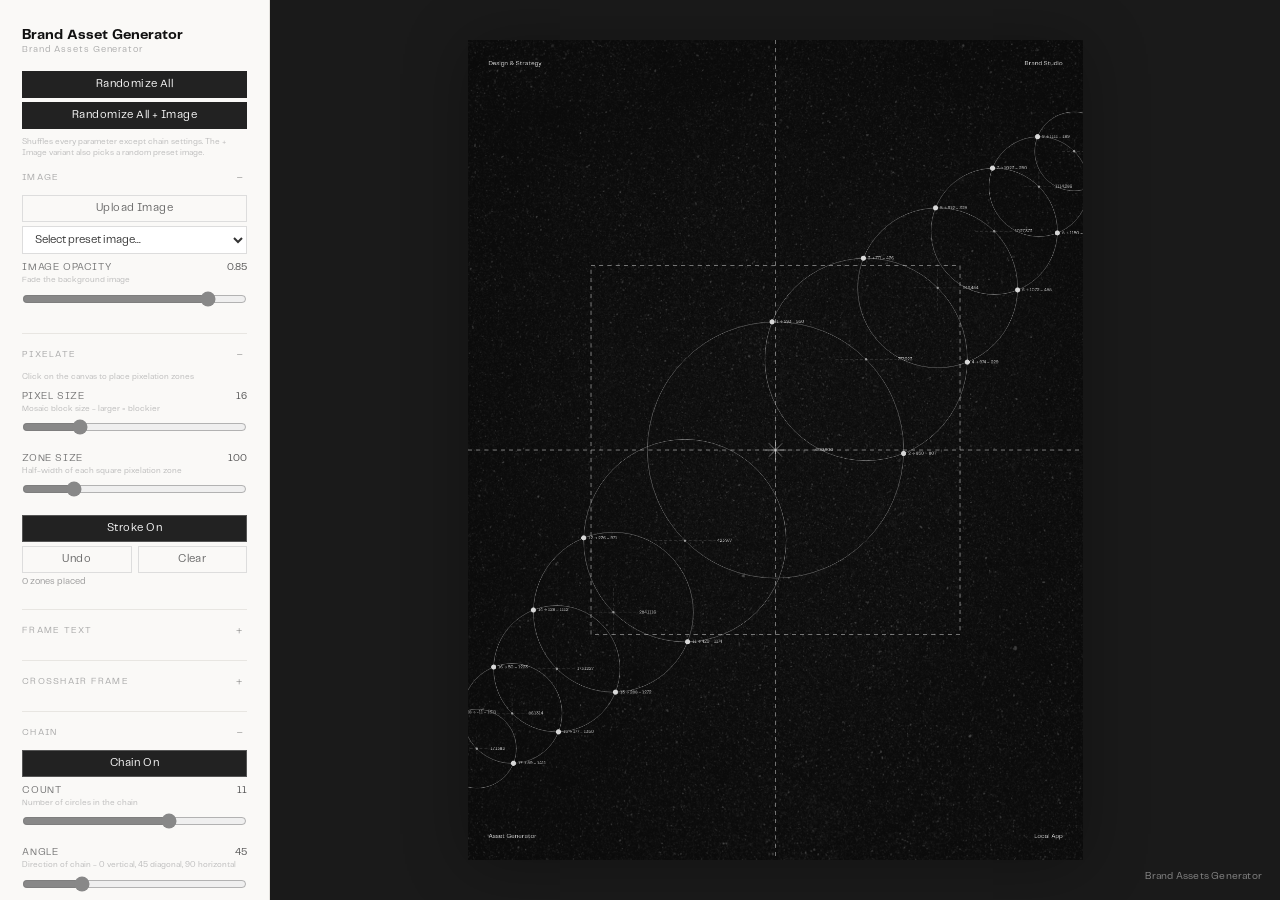
==== Brand Assets Generator.html @ fef06a29 "feat: create local asset generator snapshot and update index to use relative paths" ====
<!DOCTYPE html>
<html lang="en"><plasmo-csui><template shadowrootmode="open"><div id="plasmo-shadow-container" style="z-index: 2147483647; position: relative;"><div id="plasmo-overlay-0" class="plasmo-csui-container" style="display: flex; position: absolute; top: 0px; left: 0px;"></div></div></template></plasmo-csui><head><meta http-equiv="Content-Type" content="text/html; charset=UTF-8">
    
    <meta name="viewport" content="width=device-width, initial-scale=1.0">

    <link rel="icon" type="image/png" href="./favicon-light.png" media="(prefers-color-scheme: light)">
    <link rel="icon" type="image/png" href="./favicon-dark.png" media="(prefers-color-scheme: dark)">
    <link rel="apple-touch-icon" href="./favicon-light.png">

    <title>Brand Assets Generator</title>
    <meta name="description" content="Tool for generating composed brand asset imagery — circle-mapping experiments, drawing studio, geo-generator, and hero compositions.">

    <meta property="og:type" content="website">
    <meta property="og:url" content="./">
    <meta property="og:title" content="Brand Assets Generator">
    <meta property="og:description" content="Tool for generating composed brand asset imagery — circle-mapping experiments, drawing studio, geo-generator, and hero compositions.">
    <meta property="og:image" content="./opengraph-image.png">
    <meta property="og:image:width" content="1200">
    <meta property="og:image:height" content="630">

    <meta name="twitter:card" content="summary_large_image">
    <meta name="twitter:url" content="./">
    <meta name="twitter:title" content="Brand Assets Generator">
    <meta name="twitter:description" content="Tool for generating composed brand asset imagery — circle-mapping experiments, drawing studio, geo-generator, and hero compositions.">
    <meta name="twitter:image" content="./opengraph-image.png">
    <script type="module" crossorigin="" src="./index-DANlKtxT.js"></script>
    <link rel="stylesheet" crossorigin="" href="./index-C_kuxjCI.css">
  </head>
  <body>
    <div id="root">
      <div style="position: relative;">
        <div
          style="display: flex; height: 100vh; overflow: hidden; background: rgb(246, 245, 243); font-family: Telegraf, system-ui, sans-serif;">
          <div
            style="width: 270px; padding: 28px 22px; border-right: 1px solid rgb(228, 226, 222); background: rgb(250, 249, 247); overflow-y: auto; flex-shrink: 0;">
            <div style="font-size: 14px; font-weight: 600; margin-bottom: 2px; color: rgb(17, 17, 17);">Brand Asset
              Generator</div>
            <div
              style="font-size: 9px; color: rgb(170, 170, 170); font-family: Telegraf, system-ui, sans-serif; letter-spacing: 0.1em; margin-bottom: 16px;">
              Brand Assets Generator</div><button
              style="padding: 7px 12px; font-size: 11px; font-family: Telegraf, system-ui, sans-serif; letter-spacing: 0.04em; border: 1.5px solid rgb(34, 34, 34); border-radius: 0px; background: rgb(34, 34, 34); color: rgb(255, 255, 255); cursor: pointer; transition: 0.15s; width: 100%; margin-bottom: 4px;">Randomize
              All</button><button
              style="padding: 7px 12px; font-size: 11px; font-family: Telegraf, system-ui, sans-serif; letter-spacing: 0.04em; border: 1.5px solid rgb(34, 34, 34); border-radius: 0px; background: rgb(34, 34, 34); color: rgb(255, 255, 255); cursor: pointer; transition: 0.15s; width: 100%; margin-bottom: 8px;">Randomize
              All + Image</button>
            <div
              style="font-size: 8px; font-family: Telegraf, system-ui, sans-serif; color: rgb(187, 187, 187); margin-bottom: 12px; line-height: 1.4;">
              Shuffles every parameter except chain settings. The + Image variant also picks a random preset image.</div>
            <div
              style="font-size: 9px; font-family: Telegraf, system-ui, sans-serif; text-transform: uppercase; letter-spacing: 0.14em; color: rgb(170, 170, 170); margin-bottom: 10px; margin-top: 0px; padding-top: 0px; border-top-width: medium; border-top-style: none; border-top-color: currentcolor; display: flex; justify-content: space-between; align-items: center; cursor: pointer; user-select: none;">
              <span>Image</span><span
                style="font-size: 13px; color: rgb(102, 102, 102); font-weight: 300; width: 14px; text-align: center;">−</span>
            </div><label
              style="padding: 7px 12px; font-size: 11px; font-family: Telegraf, system-ui, sans-serif; letter-spacing: 0.04em; border: 1px solid rgb(221, 221, 221); border-radius: 0px; background: transparent; color: rgb(102, 102, 102); cursor: pointer; transition: 0.15s; display: block; text-align: center; margin-bottom: 4px;">Replace
              Image<input accept="image/*" type="file" style="display: none;"></label><select
              style="width: 100%; padding: 7px 8px; font-size: 11px; font-family: Telegraf, system-ui, sans-serif; border: 1px solid rgb(221, 221, 221); border-radius: 0px; margin-bottom: 8px; background: rgb(255, 255, 255); color: rgb(51, 51, 51);">
              <option value="" selected="">Select preset image...</option>
              <option value="/image-assets-ys/mj_images_optimized/mj_image_01.webp">MJ Image 01</option>
              <option value="/image-assets-ys/mj_images_optimized/mj_image_02.webp">MJ Image 02</option>
              <option value="/image-assets-ys/mj_images_optimized/mj_image_03.webp">MJ Image 03</option>
              <option value="/image-assets-ys/mj_images_optimized/mj_image_04.webp">MJ Image 04</option>
              <option value="/image-assets-ys/mj_images_optimized/mj_image_05.webp">MJ Image 05</option>
              <option value="/image-assets-ys/mj_images_optimized/mj_image_06.webp">MJ Image 06</option>
              <option value="/image-assets-ys/mj_images_optimized/mj_image_07.webp">MJ Image 07</option>
              <option value="/image-assets-ys/mj_images_optimized/mj_image_08.webp">MJ Image 08</option>
              <option value="/image-assets-ys/mj_images_optimized/mj_image_09.webp">MJ Image 09</option>
              <option value="/image-assets-ys/mj_images_optimized/mj_image_10.webp">MJ Image 10</option>
              <option value="/image-assets-ys/mj_images_optimized/mj_image_11.webp">MJ Image 11</option>
              <option value="/image-assets-ys/mj_images_optimized/mj_image_12.webp">MJ Image 12</option>
              <option value="/image-assets-ys/mj_images_optimized/mj_image_13.webp">MJ Image 13</option>
              <option value="/image-assets-ys/mj_images_optimized/mj_image_14.webp">MJ Image 14</option>
              <option value="/image-assets-ys/mj_images_optimized/mj_image_15.webp">MJ Image 15</option>
              <option value="/image-assets-ys/mj_images_optimized/mj_image_16.webp">MJ Image 16</option>
              <option value="/image-assets-ys/mj_images_optimized/mj_image_17.webp">MJ Image 17</option>
              <option value="/image-assets-ys/mj_images_optimized/mj_image_18.webp">MJ Image 18</option>
              <option value="/image-assets-ys/mj_images_optimized/mj_image_19.webp">MJ Image 19</option>
              <option value="/image-assets-ys/mj_images_optimized/mj_image_20.webp">MJ Image 20</option>
              <option value="/image-assets-ys/mj_images_optimized/mj_image_22.webp">MJ Image 22</option>
              <option value="/image-assets-ys/mj_images_optimized/mj_image_24.webp">MJ Image 24</option>
            </select>
            <div style="margin-bottom: 14px;">
              <div style="display: flex; justify-content: space-between; margin-bottom: 2px;"><span
                  style="font-size: 10px; font-family: Telegraf, system-ui, sans-serif; text-transform: uppercase; letter-spacing: 0.08em; color: rgb(119, 119, 119);">Image
                  Opacity</span><span
                  style="font-size: 10px; font-family: Telegraf, system-ui, sans-serif; color: rgb(85, 85, 85);">0.85</span>
              </div>
              <div
                style="font-size: 8px; font-family: Telegraf, system-ui, sans-serif; color: rgb(187, 187, 187); margin-bottom: 4px; line-height: 1.4;">
                Fade the background image</div><input min="0" max="1" step="0.05" type="range" value="0.85"
                style="width: 100%; accent-color: rgb(136, 136, 136);">
            </div>
            <div
              style="font-size: 9px; font-family: Telegraf, system-ui, sans-serif; text-transform: uppercase; letter-spacing: 0.14em; color: rgb(170, 170, 170); margin-bottom: 10px; margin-top: 22px; padding-top: 14px; border-top: 1px solid rgb(232, 230, 226); display: flex; justify-content: space-between; align-items: center; cursor: pointer; user-select: none;">
              <span>Pixelate</span><span
                style="font-size: 13px; color: rgb(102, 102, 102); font-weight: 300; width: 14px; text-align: center;">−</span>
            </div>
            <div
              style="font-size: 8px; font-family: Telegraf, system-ui, sans-serif; color: rgb(187, 187, 187); margin-bottom: 8px; line-height: 1.4;">
              Click on the canvas to place pixelation zones</div>
            <div style="margin-bottom: 14px;">
              <div style="display: flex; justify-content: space-between; margin-bottom: 2px;"><span
                  style="font-size: 10px; font-family: Telegraf, system-ui, sans-serif; text-transform: uppercase; letter-spacing: 0.08em; color: rgb(119, 119, 119);">Pixel
                  Size</span><span
                  style="font-size: 10px; font-family: Telegraf, system-ui, sans-serif; color: rgb(85, 85, 85);">16</span>
              </div>
              <div
                style="font-size: 8px; font-family: Telegraf, system-ui, sans-serif; color: rgb(187, 187, 187); margin-bottom: 4px; line-height: 1.4;">
                Mosaic block size - larger = blockier</div><input min="2" max="60" step="2" type="range" value="16"
                style="width: 100%; accent-color: rgb(136, 136, 136);">
            </div>
            <div style="margin-bottom: 14px;">
              <div style="display: flex; justify-content: space-between; margin-bottom: 2px;"><span
                  style="font-size: 10px; font-family: Telegraf, system-ui, sans-serif; text-transform: uppercase; letter-spacing: 0.08em; color: rgb(119, 119, 119);">Zone
                  Size</span><span
                  style="font-size: 10px; font-family: Telegraf, system-ui, sans-serif; color: rgb(85, 85, 85);">100</span>
              </div>
              <div
                style="font-size: 8px; font-family: Telegraf, system-ui, sans-serif; color: rgb(187, 187, 187); margin-bottom: 4px; line-height: 1.4;">
                Half-width of each square pixelation zone</div><input min="20" max="400" step="10" type="range" value="100"
                style="width: 100%; accent-color: rgb(136, 136, 136);">
            </div><button
              style="padding: 7px 12px; font-size: 11px; font-family: Telegraf, system-ui, sans-serif; letter-spacing: 0.04em; border: 1.5px solid rgb(85, 85, 85); border-radius: 0px; background: rgb(34, 34, 34); color: rgb(255, 255, 255); cursor: pointer; transition: 0.15s; width: 100%; margin-bottom: 4px;">Stroke
              On</button>
            <div style="display: flex; gap: 6px; margin-bottom: 4px;"><button
                style="padding: 7px 12px; font-size: 11px; font-family: Telegraf, system-ui, sans-serif; letter-spacing: 0.04em; border: 1px solid rgb(221, 221, 221); border-radius: 0px; background: transparent; color: rgb(102, 102, 102); cursor: pointer; transition: 0.15s; flex: 1 1 0%;">Undo</button><button
                style="padding: 7px 12px; font-size: 11px; font-family: Telegraf, system-ui, sans-serif; letter-spacing: 0.04em; border: 1px solid rgb(221, 221, 221); border-radius: 0px; background: transparent; color: rgb(102, 102, 102); cursor: pointer; transition: 0.15s; flex: 1 1 0%;">Clear</button>
            </div>
            <div
              style="font-size: 9px; font-family: Telegraf, system-ui, sans-serif; color: rgb(153, 153, 153); margin-bottom: 4px;">
              4 zones placed</div>
            <div
              style="font-size: 9px; font-family: Telegraf, system-ui, sans-serif; text-transform: uppercase; letter-spacing: 0.14em; color: rgb(170, 170, 170); margin-bottom: 10px; margin-top: 22px; padding-top: 14px; border-top: 1px solid rgb(232, 230, 226); display: flex; justify-content: space-between; align-items: center; cursor: pointer; user-select: none;">
              <span>Frame Text</span><span
                style="font-size: 13px; color: rgb(102, 102, 102); font-weight: 300; width: 14px; text-align: center;">+</span>
            </div>
            <div
              style="font-size: 9px; font-family: Telegraf, system-ui, sans-serif; text-transform: uppercase; letter-spacing: 0.14em; color: rgb(170, 170, 170); margin-bottom: 10px; margin-top: 22px; padding-top: 14px; border-top: 1px solid rgb(232, 230, 226); display: flex; justify-content: space-between; align-items: center; cursor: pointer; user-select: none;">
              <span>Crosshair Frame</span><span
                style="font-size: 13px; color: rgb(102, 102, 102); font-weight: 300; width: 14px; text-align: center;">+</span>
            </div>
            <div
              style="font-size: 9px; font-family: Telegraf, system-ui, sans-serif; text-transform: uppercase; letter-spacing: 0.14em; color: rgb(170, 170, 170); margin-bottom: 10px; margin-top: 22px; padding-top: 14px; border-top: 1px solid rgb(232, 230, 226); display: flex; justify-content: space-between; align-items: center; cursor: pointer; user-select: none;">
              <span>Chain</span><span
                style="font-size: 13px; color: rgb(102, 102, 102); font-weight: 300; width: 14px; text-align: center;">−</span>
            </div><button
              style="padding: 7px 12px; font-size: 11px; font-family: Telegraf, system-ui, sans-serif; letter-spacing: 0.04em; border: 1.5px solid rgb(85, 85, 85); border-radius: 0px; background: rgb(34, 34, 34); color: rgb(255, 255, 255); cursor: pointer; transition: 0.15s; width: 100%; margin-bottom: 8px;">Chain
              On</button>
            <div style="margin-bottom: 14px;">
              <div style="display: flex; justify-content: space-between; margin-bottom: 2px;"><span
                  style="font-size: 10px; font-family: Telegraf, system-ui, sans-serif; text-transform: uppercase; letter-spacing: 0.08em; color: rgb(119, 119, 119);">Count</span><span
                  style="font-size: 10px; font-family: Telegraf, system-ui, sans-serif; color: rgb(85, 85, 85);">11</span>
              </div>
              <div
                style="font-size: 8px; font-family: Telegraf, system-ui, sans-serif; color: rgb(187, 187, 187); margin-bottom: 4px; line-height: 1.4;">
                Number of circles in the chain</div><input min="3" max="15" step="1" type="range" value="11"
                style="width: 100%; accent-color: rgb(136, 136, 136);">
            </div>
            <div style="margin-bottom: 14px;">
              <div style="display: flex; justify-content: space-between; margin-bottom: 2px;"><span
                  style="font-size: 10px; font-family: Telegraf, system-ui, sans-serif; text-transform: uppercase; letter-spacing: 0.08em; color: rgb(119, 119, 119);">Angle</span><span
                  style="font-size: 10px; font-family: Telegraf, system-ui, sans-serif; color: rgb(85, 85, 85);">45</span>
              </div>
              <div
                style="font-size: 8px; font-family: Telegraf, system-ui, sans-serif; color: rgb(187, 187, 187); margin-bottom: 4px; line-height: 1.4;">
                Direction of chain - 0 vertical, 45 diagonal, 90 horizontal</div><input min="0" max="180" step="1"
                type="range" value="45" style="width: 100%; accent-color: rgb(136, 136, 136);">
            </div>
            <div style="margin-bottom: 14px;">
              <div style="display: flex; justify-content: space-between; margin-bottom: 2px;"><span
                  style="font-size: 10px; font-family: Telegraf, system-ui, sans-serif; text-transform: uppercase; letter-spacing: 0.08em; color: rgb(119, 119, 119);">Base
                  Radius</span><span
                  style="font-size: 10px; font-family: Telegraf, system-ui, sans-serif; color: rgb(85, 85, 85);">250</span>
              </div>
              <div
                style="font-size: 8px; font-family: Telegraf, system-ui, sans-serif; color: rgb(187, 187, 187); margin-bottom: 4px; line-height: 1.4;">
                Size of the center circle</div><input min="30" max="400" step="5" type="range" value="250"
                style="width: 100%; accent-color: rgb(136, 136, 136);">
            </div>
            <div style="margin-bottom: 14px;">
              <div style="display: flex; justify-content: space-between; margin-bottom: 2px;"><span
                  style="font-size: 10px; font-family: Telegraf, system-ui, sans-serif; text-transform: uppercase; letter-spacing: 0.08em; color: rgb(119, 119, 119);">Size
                  Ratio</span><span
                  style="font-size: 10px; font-family: Telegraf, system-ui, sans-serif; color: rgb(85, 85, 85);">0.79</span>
              </div>
              <div
                style="font-size: 8px; font-family: Telegraf, system-ui, sans-serif; color: rgb(187, 187, 187); margin-bottom: 4px; line-height: 1.4;">
                Size multiplier per step - below 1 shrinks outward</div><input min="0.5" max="1.2" step="0.01" type="range"
                value="0.79" style="width: 100%; accent-color: rgb(136, 136, 136);">
            </div><button
              style="padding: 7px 12px; font-size: 11px; font-family: Telegraf, system-ui, sans-serif; letter-spacing: 0.04em; border: 1.5px solid rgb(85, 85, 85); border-radius: 0px; background: rgb(34, 34, 34); color: rgb(255, 255, 255); cursor: pointer; transition: 0.15s; width: 100%; margin-bottom: 4px;">Intersections
              On</button>
            <div style="margin-bottom: 14px;">
              <div style="display: flex; justify-content: space-between; margin-bottom: 2px;"><span
                  style="font-size: 10px; font-family: Telegraf, system-ui, sans-serif; text-transform: uppercase; letter-spacing: 0.08em; color: rgb(119, 119, 119);">Marker
                  Size</span><span
                  style="font-size: 10px; font-family: Telegraf, system-ui, sans-serif; color: rgb(85, 85, 85);">5.0</span>
              </div>
              <div
                style="font-size: 8px; font-family: Telegraf, system-ui, sans-serif; color: rgb(187, 187, 187); margin-bottom: 4px; line-height: 1.4;">
                Dot size at each adjacent-circle intersection</div><input min="2" max="15" step="0.5" type="range" value="5"
                style="width: 100%; accent-color: rgb(136, 136, 136);">
            </div>
            <div
              style="font-size: 9px; font-family: Telegraf, system-ui, sans-serif; text-transform: uppercase; letter-spacing: 0.14em; color: rgb(170, 170, 170); margin-bottom: 10px; margin-top: 22px; padding-top: 14px; border-top: 1px solid rgb(232, 230, 226); display: flex; justify-content: space-between; align-items: center; cursor: pointer; user-select: none;">
              <span>Detection</span><span
                style="font-size: 13px; color: rgb(102, 102, 102); font-weight: 300; width: 14px; text-align: center;">−</span>
            </div>
            <div style="display: flex; flex-wrap: wrap; gap: 4px; margin-bottom: 8px;"><button
                style="padding: 7px 12px; font-size: 11px; font-family: Telegraf, system-ui, sans-serif; letter-spacing: 0.04em; border: 1.5px solid rgb(85, 85, 85); border-radius: 0px; background: rgb(34, 34, 34); color: rgb(255, 255, 255); cursor: pointer; transition: 0.15s;">Combined</button><button
                style="padding: 7px 12px; font-size: 11px; font-family: Telegraf, system-ui, sans-serif; letter-spacing: 0.04em; border: 1px solid rgb(221, 221, 221); border-radius: 0px; background: transparent; color: rgb(102, 102, 102); cursor: pointer; transition: 0.15s;">Contrast</button><button
                style="padding: 7px 12px; font-size: 11px; font-family: Telegraf, system-ui, sans-serif; letter-spacing: 0.04em; border: 1px solid rgb(221, 221, 221); border-radius: 0px; background: transparent; color: rgb(102, 102, 102); cursor: pointer; transition: 0.15s;">Bright</button><button
                style="padding: 7px 12px; font-size: 11px; font-family: Telegraf, system-ui, sans-serif; letter-spacing: 0.04em; border: 1px solid rgb(221, 221, 221); border-radius: 0px; background: transparent; color: rgb(102, 102, 102); cursor: pointer; transition: 0.15s;">Dark</button>
            </div>
            <div style="margin-bottom: 14px;">
              <div style="display: flex; justify-content: space-between; margin-bottom: 2px;"><span
                  style="font-size: 10px; font-family: Telegraf, system-ui, sans-serif; text-transform: uppercase; letter-spacing: 0.08em; color: rgb(119, 119, 119);">Block
                  Size</span><span
                  style="font-size: 10px; font-family: Telegraf, system-ui, sans-serif; color: rgb(85, 85, 85);">16</span>
              </div>
              <div
                style="font-size: 8px; font-family: Telegraf, system-ui, sans-serif; color: rgb(187, 187, 187); margin-bottom: 4px; line-height: 1.4;">
                Analysis grid resolution - smaller = more detail</div><input min="8" max="64" step="4" type="range"
                value="16" style="width: 100%; accent-color: rgb(136, 136, 136);">
            </div>
            <div style="margin-bottom: 14px;">
              <div style="display: flex; justify-content: space-between; margin-bottom: 2px;"><span
                  style="font-size: 10px; font-family: Telegraf, system-ui, sans-serif; text-transform: uppercase; letter-spacing: 0.08em; color: rgb(119, 119, 119);">Threshold</span><span
                  style="font-size: 10px; font-family: Telegraf, system-ui, sans-serif; color: rgb(85, 85, 85);">30</span>
              </div>
              <div
                style="font-size: 8px; font-family: Telegraf, system-ui, sans-serif; color: rgb(187, 187, 187); margin-bottom: 4px; line-height: 1.4;">
                Min score to place a circle - higher = fewer, stronger hits</div><input min="0" max="80" step="1"
                type="range" value="30" style="width: 100%; accent-color: rgb(136, 136, 136);">
            </div>
            <div style="margin-bottom: 14px;">
              <div style="display: flex; justify-content: space-between; margin-bottom: 2px;"><span
                  style="font-size: 10px; font-family: Telegraf, system-ui, sans-serif; text-transform: uppercase; letter-spacing: 0.08em; color: rgb(119, 119, 119);">Max
                  Circles</span><span
                  style="font-size: 10px; font-family: Telegraf, system-ui, sans-serif; color: rgb(85, 85, 85);">80</span>
              </div>
              <div
                style="font-size: 8px; font-family: Telegraf, system-ui, sans-serif; color: rgb(187, 187, 187); margin-bottom: 4px; line-height: 1.4;">
                Cap on total circles placed</div><input min="5" max="300" step="5" type="range" value="80"
                style="width: 100%; accent-color: rgb(136, 136, 136);">
            </div>
            <div style="margin-bottom: 14px;">
              <div style="display: flex; justify-content: space-between; margin-bottom: 2px;"><span
                  style="font-size: 10px; font-family: Telegraf, system-ui, sans-serif; text-transform: uppercase; letter-spacing: 0.08em; color: rgb(119, 119, 119);">Min
                  Distance</span><span
                  style="font-size: 10px; font-family: Telegraf, system-ui, sans-serif; color: rgb(85, 85, 85);">40</span>
              </div>
              <div
                style="font-size: 8px; font-family: Telegraf, system-ui, sans-serif; color: rgb(187, 187, 187); margin-bottom: 4px; line-height: 1.4;">
                Spacing between circle centers - prevents clustering</div><input min="10" max="100" step="5" type="range"
                value="40" style="width: 100%; accent-color: rgb(136, 136, 136);">
            </div>
            <div
              style="font-size: 9px; font-family: Telegraf, system-ui, sans-serif; text-transform: uppercase; letter-spacing: 0.14em; color: rgb(170, 170, 170); margin-bottom: 10px; margin-top: 22px; padding-top: 14px; border-top: 1px solid rgb(232, 230, 226); display: flex; justify-content: space-between; align-items: center; cursor: pointer; user-select: none;">
              <span>Shapes</span><span
                style="font-size: 13px; color: rgb(102, 102, 102); font-weight: 300; width: 14px; text-align: center;">−</span>
            </div>
            <div style="display: flex; gap: 4px; margin-bottom: 8px;"><button
                style="padding: 7px 12px; font-size: 11px; font-family: Telegraf, system-ui, sans-serif; letter-spacing: 0.04em; border: 1.5px solid rgb(85, 85, 85); border-radius: 0px; background: rgb(34, 34, 34); color: rgb(255, 255, 255); cursor: pointer; transition: 0.15s;">Circle</button><button
                style="padding: 7px 12px; font-size: 11px; font-family: Telegraf, system-ui, sans-serif; letter-spacing: 0.04em; border: 1px solid rgb(221, 221, 221); border-radius: 0px; background: transparent; color: rgb(102, 102, 102); cursor: pointer; transition: 0.15s;">Square</button>
            </div>
            <div style="margin-bottom: 14px;">
              <div style="display: flex; justify-content: space-between; margin-bottom: 2px;"><span
                  style="font-size: 10px; font-family: Telegraf, system-ui, sans-serif; text-transform: uppercase; letter-spacing: 0.08em; color: rgb(119, 119, 119);">Min
                  Radius</span><span
                  style="font-size: 10px; font-family: Telegraf, system-ui, sans-serif; color: rgb(85, 85, 85);">4</span>
              </div>
              <div
                style="font-size: 8px; font-family: Telegraf, system-ui, sans-serif; color: rgb(187, 187, 187); margin-bottom: 4px; line-height: 1.4;">
                Smallest circle size (low-score regions)</div><input min="2" max="30" step="1" type="range" value="4"
                style="width: 100%; accent-color: rgb(136, 136, 136);">
            </div>
            <div style="margin-bottom: 14px;">
              <div style="display: flex; justify-content: space-between; margin-bottom: 2px;"><span
                  style="font-size: 10px; font-family: Telegraf, system-ui, sans-serif; text-transform: uppercase; letter-spacing: 0.08em; color: rgb(119, 119, 119);">Max
                  Radius</span><span
                  style="font-size: 10px; font-family: Telegraf, system-ui, sans-serif; color: rgb(85, 85, 85);">24</span>
              </div>
              <div
                style="font-size: 8px; font-family: Telegraf, system-ui, sans-serif; color: rgb(187, 187, 187); margin-bottom: 4px; line-height: 1.4;">
                Largest circle size (high-score regions)</div><input min="10" max="120" step="2" type="range" value="24"
                style="width: 100%; accent-color: rgb(136, 136, 136);">
            </div>
            <div style="margin-bottom: 14px;">
              <div style="display: flex; justify-content: space-between; margin-bottom: 2px;"><span
                  style="font-size: 10px; font-family: Telegraf, system-ui, sans-serif; text-transform: uppercase; letter-spacing: 0.08em; color: rgb(119, 119, 119);">Stroke</span><span
                  style="font-size: 10px; font-family: Telegraf, system-ui, sans-serif; color: rgb(85, 85, 85);">1.0</span>
              </div>
              <div
                style="font-size: 8px; font-family: Telegraf, system-ui, sans-serif; color: rgb(187, 187, 187); margin-bottom: 4px; line-height: 1.4;">
                Circle outline thickness</div><input min="0.3" max="3" step="0.1" type="range" value="1"
                style="width: 100%; accent-color: rgb(136, 136, 136);">
            </div>
            <div style="margin-bottom: 14px;">
              <div style="display: flex; justify-content: space-between; margin-bottom: 2px;"><span
                  style="font-size: 10px; font-family: Telegraf, system-ui, sans-serif; text-transform: uppercase; letter-spacing: 0.08em; color: rgb(119, 119, 119);">Size
                  Seed</span><span
                  style="font-size: 10px; font-family: Telegraf, system-ui, sans-serif; color: rgb(85, 85, 85);">42</span>
              </div>
              <div
                style="font-size: 8px; font-family: Telegraf, system-ui, sans-serif; color: rgb(187, 187, 187); margin-bottom: 4px; line-height: 1.4;">
                Random seed for size variation - change for different distributions</div><input min="1" max="999" step="1"
                type="range" value="42" style="width: 100%; accent-color: rgb(136, 136, 136);">
            </div>
            <div style="margin-bottom: 14px;">
              <div style="display: flex; justify-content: space-between; margin-bottom: 2px;"><span
                  style="font-size: 10px; font-family: Telegraf, system-ui, sans-serif; text-transform: uppercase; letter-spacing: 0.08em; color: rgb(119, 119, 119);">Label
                  Size</span><span
                  style="font-size: 10px; font-family: Telegraf, system-ui, sans-serif; color: rgb(85, 85, 85);">8</span>
              </div>
              <div
                style="font-size: 8px; font-family: Telegraf, system-ui, sans-serif; color: rgb(187, 187, 187); margin-bottom: 4px; line-height: 1.4;">
                Font size of x,y coordinate labels</div><input min="4" max="30" step="1" type="range" value="8"
                style="width: 100%; accent-color: rgb(136, 136, 136);">
            </div>
            <div style="margin-bottom: 14px;">
              <div style="display: flex; justify-content: space-between; margin-bottom: 2px;"><span
                  style="font-size: 10px; font-family: Telegraf, system-ui, sans-serif; text-transform: uppercase; letter-spacing: 0.08em; color: rgb(119, 119, 119);">Overlay
                  Opacity</span><span
                  style="font-size: 10px; font-family: Telegraf, system-ui, sans-serif; color: rgb(85, 85, 85);">1.00</span>
              </div>
              <div
                style="font-size: 8px; font-family: Telegraf, system-ui, sans-serif; color: rgb(187, 187, 187); margin-bottom: 4px; line-height: 1.4;">
                Master opacity for all circles, lines, dots, and text</div><input min="0" max="1" step="0.05" type="range"
                value="1" style="width: 100%; accent-color: rgb(136, 136, 136);">
            </div>
            <div
              style="font-size: 9px; font-family: Telegraf, system-ui, sans-serif; text-transform: uppercase; letter-spacing: 0.14em; color: rgb(170, 170, 170); margin-bottom: 10px; margin-top: 22px; padding-top: 14px; border-top: 1px solid rgb(232, 230, 226); display: flex; justify-content: space-between; align-items: center; cursor: pointer; user-select: none;">
              <span>Connections</span><span
                style="font-size: 13px; color: rgb(102, 102, 102); font-weight: 300; width: 14px; text-align: center;">−</span>
            </div>
            <div style="margin-bottom: 14px;">
              <div style="display: flex; justify-content: space-between; margin-bottom: 2px;"><span
                  style="font-size: 10px; font-family: Telegraf, system-ui, sans-serif; text-transform: uppercase; letter-spacing: 0.08em; color: rgb(119, 119, 119);">Max
                  Distance</span><span
                  style="font-size: 10px; font-family: Telegraf, system-ui, sans-serif; color: rgb(85, 85, 85);">150</span>
              </div>
              <div
                style="font-size: 8px; font-family: Telegraf, system-ui, sans-serif; color: rgb(187, 187, 187); margin-bottom: 4px; line-height: 1.4;">
                Circles within this range get connected - 0 hides lines</div><input min="0" max="400" step="10" type="range"
                value="150" style="width: 100%; accent-color: rgb(136, 136, 136);">
            </div>
            <div style="margin-bottom: 14px;">
              <div style="display: flex; justify-content: space-between; margin-bottom: 2px;"><span
                  style="font-size: 10px; font-family: Telegraf, system-ui, sans-serif; text-transform: uppercase; letter-spacing: 0.08em; color: rgb(119, 119, 119);">Line
                  Weight</span><span
                  style="font-size: 10px; font-family: Telegraf, system-ui, sans-serif; color: rgb(85, 85, 85);">0.8</span>
              </div>
              <div
                style="font-size: 8px; font-family: Telegraf, system-ui, sans-serif; color: rgb(187, 187, 187); margin-bottom: 4px; line-height: 1.4;">
                Thickness of connecting lines</div><input min="0.2" max="2" step="0.1" type="range" value="0.8"
                style="width: 100%; accent-color: rgb(136, 136, 136);">
            </div>
            <div
              style="font-size: 9px; font-family: Telegraf, system-ui, sans-serif; text-transform: uppercase; letter-spacing: 0.14em; color: rgb(170, 170, 170); margin-bottom: 10px; margin-top: 22px; padding-top: 14px; border-top: 1px solid rgb(232, 230, 226); display: flex; justify-content: space-between; align-items: center; cursor: pointer; user-select: none;">
              <span>Palette</span><span
                style="font-size: 13px; color: rgb(102, 102, 102); font-weight: 300; width: 14px; text-align: center;">+</span>
            </div>
            <div
              style="font-size: 9px; font-family: Telegraf, system-ui, sans-serif; text-transform: uppercase; letter-spacing: 0.14em; color: rgb(170, 170, 170); margin-bottom: 10px; margin-top: 22px; padding-top: 14px; border-top: 1px solid rgb(232, 230, 226); display: flex; justify-content: space-between; align-items: center; cursor: pointer; user-select: none;">
              <span>Size</span><span
                style="font-size: 13px; color: rgb(102, 102, 102); font-weight: 300; width: 14px; text-align: center;">+</span>
            </div>
            <div
              style="font-size: 9px; font-family: Telegraf, system-ui, sans-serif; text-transform: uppercase; letter-spacing: 0.14em; color: rgb(170, 170, 170); margin-bottom: 10px; margin-top: 22px; padding-top: 14px; border-top: 1px solid rgb(232, 230, 226); display: flex; justify-content: space-between; align-items: center; cursor: pointer; user-select: none;">
              <span>Texture / Noise</span><span
                style="font-size: 13px; color: rgb(102, 102, 102); font-weight: 300; width: 14px; text-align: center;">+</span>
            </div>
            <div
              style="font-size: 9px; font-family: Telegraf, system-ui, sans-serif; text-transform: uppercase; letter-spacing: 0.14em; color: rgb(170, 170, 170); margin-bottom: 10px; margin-top: 22px; padding-top: 14px; border-top: 1px solid rgb(232, 230, 226); display: flex; justify-content: space-between; align-items: center; cursor: pointer; user-select: none;">
              <span>Export</span><span
                style="font-size: 13px; color: rgb(102, 102, 102); font-weight: 300; width: 14px; text-align: center;">−</span>
            </div><button
              style="padding: 7px 12px; font-size: 11px; font-family: Telegraf, system-ui, sans-serif; letter-spacing: 0.04em; border: 1.5px solid rgb(34, 34, 34); border-radius: 0px; background: rgb(34, 34, 34); color: rgb(255, 255, 255); cursor: pointer; transition: 0.15s; width: 100%;">Download
              PNG</button>
            <div style="margin-top: 28px; padding: 10px 0px; border-top: 1px solid rgb(232, 230, 226);">
              <div style="font-size: 9px; color: rgb(187, 187, 187); font-family: Telegraf, system-ui, sans-serif;">
                1200x1600 / White / Dark</div>
            </div>
          </div>
          <div
            style="flex: 1 1 0%; position: relative; display: flex; align-items: center; justify-content: center; padding: 40px; background: rgb(26, 26, 26); overflow: hidden;">
            <div style="box-shadow: rgba(0, 0, 0, 0.3) 0px 4px 60px; line-height: 0;"><canvas width="1200" height="1600"
                style="width: 623px; height: 831px; display: block; cursor: crosshair;"></canvas></div>
            <div
              style="position: absolute; right: 18px; bottom: 16px; max-width: 280px; font-size: 10px; line-height: 1.5; font-family: Telegraf, system-ui, sans-serif; color: rgb(136, 136, 136); text-align: right; letter-spacing: 0.02em; pointer-events: none;">
              Brand Assets Generator</div>
          </div>
        </div>
      </div>
    </div>
  

</body><plasmo-csui id="aitdk-csui"><template shadowrootmode="open">
    <style>
      *,
      :before,
      :after {
        box-sizing: border-box;
        border: 0 solid #e5e7eb
      }

      :before,
      :after {
        --tw-content: ""
      }

      html {
        -webkit-text-size-adjust: 100%;
        tab-size: 4;
        font-feature-settings: normal;
        font-variation-settings: normal;
        font-family: ui-sans-serif, system-ui, -apple-system, BlinkMacSystemFont, Segoe UI, Roboto, Helvetica Neue, Arial, Noto Sans, sans-serif, Apple Color Emoji, Segoe UI Emoji, Segoe UI Symbol, Noto Color Emoji;
        line-height: 1.5
      }

      body {
        line-height: inherit;
        margin: 0
      }

      hr {
        color: inherit;
        border-top-width: 1px;
        height: 0
      }

      abbr:where([title]) {
        text-decoration: underline dotted
      }

      h1,
      h2,
      h3,
      h4,
      h5,
      h6 {
        font-size: inherit;
        font-weight: inherit
      }

      a {
        color: inherit;
        text-decoration: inherit
      }

      b,
      strong {
        font-weight: bolder
      }

      code,
      kbd,
      samp,
      pre {
        font-family: ui-monospace, SFMono-Regular, Menlo, Monaco, Consolas, Liberation Mono, Courier New, monospace;
        font-size: 1em
      }

      small {
        font-size: 80%
      }

      sub,
      sup {
        vertical-align: baseline;
        font-size: 75%;
        line-height: 0;
        position: relative
      }

      sub {
        bottom: -.25em
      }

      sup {
        top: -.5em
      }

      table {
        text-indent: 0;
        border-color: inherit;
        border-collapse: collapse
      }

      button,
      input,
      optgroup,
      select,
      textarea {
        font-feature-settings: inherit;
        font-variation-settings: inherit;
        font-family: inherit;
        font-size: 100%;
        font-weight: inherit;
        line-height: inherit;
        color: inherit;
        margin: 0;
        padding: 0
      }

      button,
      select {
        text-transform: none
      }

      button,
      [type=button],
      [type=reset],
      [type=submit] {
        -webkit-appearance: button;
        background-color: #0000;
        background-image: none
      }

      :-moz-focusring {
        outline: auto
      }

      :-moz-ui-invalid {
        box-shadow: none
      }

      progress {
        vertical-align: baseline
      }

      ::-webkit-inner-spin-button {
        height: auto
      }

      ::-webkit-outer-spin-button {
        height: auto
      }

      [type=search] {
        -webkit-appearance: textfield;
        outline-offset: -2px
      }

      ::-webkit-search-decoration {
        -webkit-appearance: none
      }

      ::-webkit-file-upload-button {
        -webkit-appearance: button;
        font: inherit
      }

      summary {
        display: list-item
      }

      blockquote,
      dl,
      dd,
      h1,
      h2,
      h3,
      h4,
      h5,
      h6,
      hr,
      figure,
      p,
      pre {
        margin: 0
      }

      fieldset {
        margin: 0;
        padding: 0
      }

      legend {
        padding: 0
      }

      ol,
      ul,
      menu {
        margin: 0;
        padding: 0;
        list-style: none
      }

      dialog {
        padding: 0
      }

      textarea {
        resize: vertical
      }

      input::placeholder,
      textarea::placeholder {
        opacity: 1;
        color: #9ca3af
      }

      button,
      [role=button] {
        cursor: pointer
      }

      :disabled {
        cursor: default
      }

      img,
      svg,
      video,
      canvas,
      audio,
      iframe,
      embed,
      object {
        vertical-align: middle;
        display: block
      }

      img,
      video {
        max-width: 100%;
        height: auto
      }

      [hidden] {
        display: none
      }

      :host,
      :root {
        --background: 0 0% 100%;
        --foreground: 224 71.4% 4.1%;
        --card: 0 0% 100%;
        --card-foreground: 224 71.4% 4.1%;
        --popover: 0 0% 100%;
        --popover-foreground: 224 71.4% 4.1%;
        --primary: 262.1 83.3% 57.8%;
        --primary-foreground: 210 20% 98%;
        --secondary: 220 14.3% 95.9%;
        --secondary-foreground: 220.9 39.3% 11%;
        --muted: 220 14.3% 95.9%;
        --muted-foreground: 220 8.9% 46.1%;
        --accent: 220 14.3% 95.9%;
        --accent-foreground: 220.9 39.3% 11%;
        --destructive: 0 84.2% 60.2%;
        --destructive-foreground: 210 20% 98%;
        --border: 220 13% 91%;
        --input: 220 13% 91%;
        --ring: 262.1 83.3% 57.8%;
        --radius: 4.2px;
        z-index: 2147483647
      }

      .dark {
        --background: 224 71.4% 4.1%;
        --foreground: 210 20% 98%;
        --card: 224 71.4% 4.1%;
        --card-foreground: 210 20% 98%;
        --popover: 224 71.4% 4.1%;
        --popover-foreground: 210 20% 98%;
        --primary: 263.4 70% 50.4%;
        --primary-foreground: 210 20% 98%;
        --secondary: 215 27.9% 16.9%;
        --secondary-foreground: 210 20% 98%;
        --muted: 215 27.9% 16.9%;
        --muted-foreground: 217.9 10.6% 64.9%;
        --accent: 215 27.9% 16.9%;
        --accent-foreground: 210 20% 98%;
        --destructive: 0 62.8% 30.6%;
        --destructive-foreground: 210 20% 98%;
        --border: 215 27.9% 16.9%;
        --input: 215 27.9% 16.9%;
        --ring: 263.4 70% 50.4%
      }

      * {
        border-color: hsl(var(--border))
      }

      html {
        font-size: 14px
      }

      body {
        background-color: hsl(var(--background));
        color: hsl(var(--foreground));
        font-feature-settings: "rlig" 1, "calt" 1;
        font-size: 14px
      }

      *,
      :before,
      :after,
      ::backdrop {
        --tw-border-spacing-x: 0;
        --tw-border-spacing-y: 0;
        --tw-translate-x: 0;
        --tw-translate-y: 0;
        --tw-rotate: 0;
        --tw-skew-x: 0;
        --tw-skew-y: 0;
        --tw-scale-x: 1;
        --tw-scale-y: 1;
        --tw-pan-x: ;
        --tw-pan-y: ;
        --tw-pinch-zoom: ;
        --tw-scroll-snap-strictness: proximity;
        --tw-gradient-from-position: ;
        --tw-gradient-via-position: ;
        --tw-gradient-to-position: ;
        --tw-ordinal: ;
        --tw-slashed-zero: ;
        --tw-numeric-figure: ;
        --tw-numeric-spacing: ;
        --tw-numeric-fraction: ;
        --tw-ring-inset: ;
        --tw-ring-offset-width: 0px;
        --tw-ring-offset-color: #fff;
        --tw-ring-color: #3b82f680;
        --tw-ring-offset-shadow: 0 0 #0000;
        --tw-ring-shadow: 0 0 #0000;
        --tw-shadow: 0 0 #0000;
        --tw-shadow-colored: 0 0 #0000;
        --tw-blur: ;
        --tw-brightness: ;
        --tw-contrast: ;
        --tw-grayscale: ;
        --tw-hue-rotate: ;
        --tw-invert: ;
        --tw-saturate: ;
        --tw-sepia: ;
        --tw-drop-shadow: ;
        --tw-backdrop-blur: ;
        --tw-backdrop-brightness: ;
        --tw-backdrop-contrast: ;
        --tw-backdrop-grayscale: ;
        --tw-backdrop-hue-rotate: ;
        --tw-backdrop-invert: ;
        --tw-backdrop-opacity: ;
        --tw-backdrop-saturate: ;
        --tw-backdrop-sepia:
      }

      .container {
        width: 100%;
        margin-left: auto;
        margin-right: auto;
        padding-left: 28px;
        padding-right: 28px
      }

      @media (width>=1400px) {
        .container {
          max-width: 1400px
        }
      }

      .visible {
        visibility: visible
      }

      .invisible {
        visibility: hidden
      }

      .fixed {
        position: fixed
      }

      .absolute {
        position: absolute
      }

      .relative {
        position: relative
      }

      .bottom-0 {
        bottom: 0
      }

      .left-1\/2 {
        left: 50%
      }

      .right-0 {
        right: 0
      }

      .right-2 {
        right: 7px
      }

      .top-0 {
        top: 0
      }

      .top-1\/2 {
        top: 50%
      }

      .top-2 {
        top: 7px
      }

      .-z-\[1\] {
        z-index: -1
      }

      .z-\[1\] {
        z-index: 1
      }

      .z-\[2147483647\] {
        z-index: 2147483647
      }

      .mx-auto {
        margin-left: auto;
        margin-right: auto
      }

      .-ml-\[13px\] {
        margin-left: -13px
      }

      .-mt-\[13px\] {
        margin-top: -13px
      }

      .mt-3 {
        margin-top: 10.5px
      }

      .mt-5 {
        margin-top: 17.5px
      }

      .block {
        display: block
      }

      .flex {
        display: flex
      }

      .hidden {
        display: none
      }

      .h-full {
        height: 100%
      }

      .w-\[420px\] {
        width: 420px
      }

      .w-\[520px\] {
        width: 520px
      }

      .w-full {
        width: 100%
      }

      @keyframes spin {
        to {
          transform: rotate(360deg)
        }
      }

      .animate-spin {
        animation: 1s linear infinite spin
      }

      .cursor-pointer {
        cursor: pointer
      }

      .items-center {
        align-items: center
      }

      .justify-center {
        justify-content: center
      }

      .gap-x-2 {
        column-gap: 7px
      }

      .rounded {
        border-radius: 3.5px
      }

      .bg-\[\#635bff\] {
        --tw-bg-opacity: 1;
        background-color: rgb(99 91 255/var(--tw-bg-opacity))
      }

      .bg-\[\#635bff\]\/10 {
        background-color: #635bff1a
      }

      .bg-white {
        --tw-bg-opacity: 1;
        background-color: rgb(255 255 255/var(--tw-bg-opacity))
      }

      .p-1 {
        padding: 3.5px
      }

      .p-6 {
        padding: 21px
      }

      .px-4 {
        padding-left: 14px;
        padding-right: 14px
      }

      .py-2 {
        padding-top: 7px;
        padding-bottom: 7px
      }

      .py-2\.5 {
        padding-top: 8.75px;
        padding-bottom: 8.75px
      }

      .text-\[14px\] {
        font-size: 14px
      }

      .text-xl {
        font-size: 17.5px;
        line-height: 24.5px
      }

      .font-medium {
        font-weight: 500
      }

      .leading-6 {
        line-height: 21px
      }

      .text-black {
        --tw-text-opacity: 1;
        color: rgb(0 0 0/var(--tw-text-opacity))
      }

      .text-gray-400 {
        --tw-text-opacity: 1;
        color: rgb(156 163 175/var(--tw-text-opacity))
      }

      .text-gray-500 {
        --tw-text-opacity: 1;
        color: rgb(107 114 128/var(--tw-text-opacity))
      }

      .text-gray-800 {
        --tw-text-opacity: 1;
        color: rgb(31 41 55/var(--tw-text-opacity))
      }

      .text-white {
        --tw-text-opacity: 1;
        color: rgb(255 255 255/var(--tw-text-opacity))
      }

      .shadow-2xl {
        --tw-shadow: 0 25px 50px -12px #00000040;
        --tw-shadow-colored: 0 25px 50px -12px var(--tw-shadow-color);
        box-shadow: var(--tw-ring-offset-shadow, 0 0 #0000), var(--tw-ring-shadow, 0 0 #0000), var(--tw-shadow)
      }

      .outline {
        outline-style: solid
      }

      .filter {
        filter: var(--tw-blur)var(--tw-brightness)var(--tw-contrast)var(--tw-grayscale)var(--tw-hue-rotate)var(--tw-invert)var(--tw-saturate)var(--tw-sepia)var(--tw-drop-shadow)
      }

      .transition {
        transition-property: color, background-color, border-color, text-decoration-color, fill, stroke, opacity, box-shadow, transform, filter, backdrop-filter;
        transition-duration: .15s;
        transition-timing-function: cubic-bezier(.4, 0, .2, 1)
      }

      @keyframes enter {
        0% {
          opacity: var(--tw-enter-opacity, 1);
          transform: translate3d(var(--tw-enter-translate-x, 0), var(--tw-enter-translate-y, 0), 0)scale3d(var(--tw-enter-scale, 1), var(--tw-enter-scale, 1), var(--tw-enter-scale, 1))rotate(var(--tw-enter-rotate, 0))
        }
      }

      @keyframes exit {
        to {
          opacity: var(--tw-exit-opacity, 1);
          transform: translate3d(var(--tw-exit-translate-x, 0), var(--tw-exit-translate-y, 0), 0)scale3d(var(--tw-exit-scale, 1), var(--tw-exit-scale, 1), var(--tw-exit-scale, 1))rotate(var(--tw-exit-rotate, 0))
        }
      }

      .hover\:bg-\[\#635bff\]\/90:hover {
        background-color: #635bffe6
      }
    </style>
    <div id="plasmo-shadow-container" style="z-index: 2147483647; position: relative;">
      <div id="plasmo-inline" class="plasmo-csui-container"
        style="display: flex; position: relative; top: 0px; left: 0px;">
        <div class="aitdk-extension shadow-2xl flex fixed w-[520px] top-0 right-0 bottom-0 bg-white hidden"><svg
            xmlns="http://www.w3.org/2000/svg" width="26" height="26" viewBox="0 0 24 24" fill="none"
            stroke="currentColor" stroke-width="2" stroke-linecap="round" stroke-linejoin="round"
            class="lucide lucide-x absolute right-2 top-2 z-[1] p-1 cursor-pointer text-gray-500" aria-hidden="true">
            <path d="M18 6 6 18"></path>
            <path d="m6 6 12 12"></path>
          </svg><svg xmlns="http://www.w3.org/2000/svg" width="26" height="26" viewBox="0 0 24 24" fill="none"
            stroke="currentColor" stroke-width="2" stroke-linecap="round" stroke-linejoin="round"
            class="lucide lucide-loader-circle animate-spin text-gray-400 absolute top-1/2 left-1/2 -ml-[13px] -mt-[13px] -z-[1]"
            aria-hidden="true">
            <path d="M21 12a9 9 0 1 1-6.219-8.56"></path>
          </svg></div>
      </div>
    </div>
  </template></plasmo-csui>

</html>
---- index-C_kuxjCI.css ----
@font-face {
    font-family: Telegraf;
    src: url(/fonts/Telegraf-UltraLight.woff2)format("woff2");
    font-weight: 200;
    font-style: normal;
    font-display: swap
}

@font-face {
    font-family: Telegraf;
    src: url(/fonts/Telegraf-Regular.woff2)format("woff2");
    font-weight: 400;
    font-style: normal;
    font-display: swap
}

@font-face {
    font-family: Telegraf;
    src: url(/fonts/Telegraf-Bold.woff2)format("woff2");
    font-weight: 700;
    font-style: normal;
    font-display: swap
}

@font-face {
    font-family: Telegraf;
    src: url(/fonts/Telegraf-UltraBold.woff2)format("woff2");
    font-weight: 900;
    font-style: normal;
    font-display: swap
}

* {
    box-sizing: border-box;
    margin: 0;
    padding: 0
}

html,
body,
#root {
    width: 100%;
    height: 100vh;
    font-family: Telegraf, system-ui, -apple-system, sans-serif
}
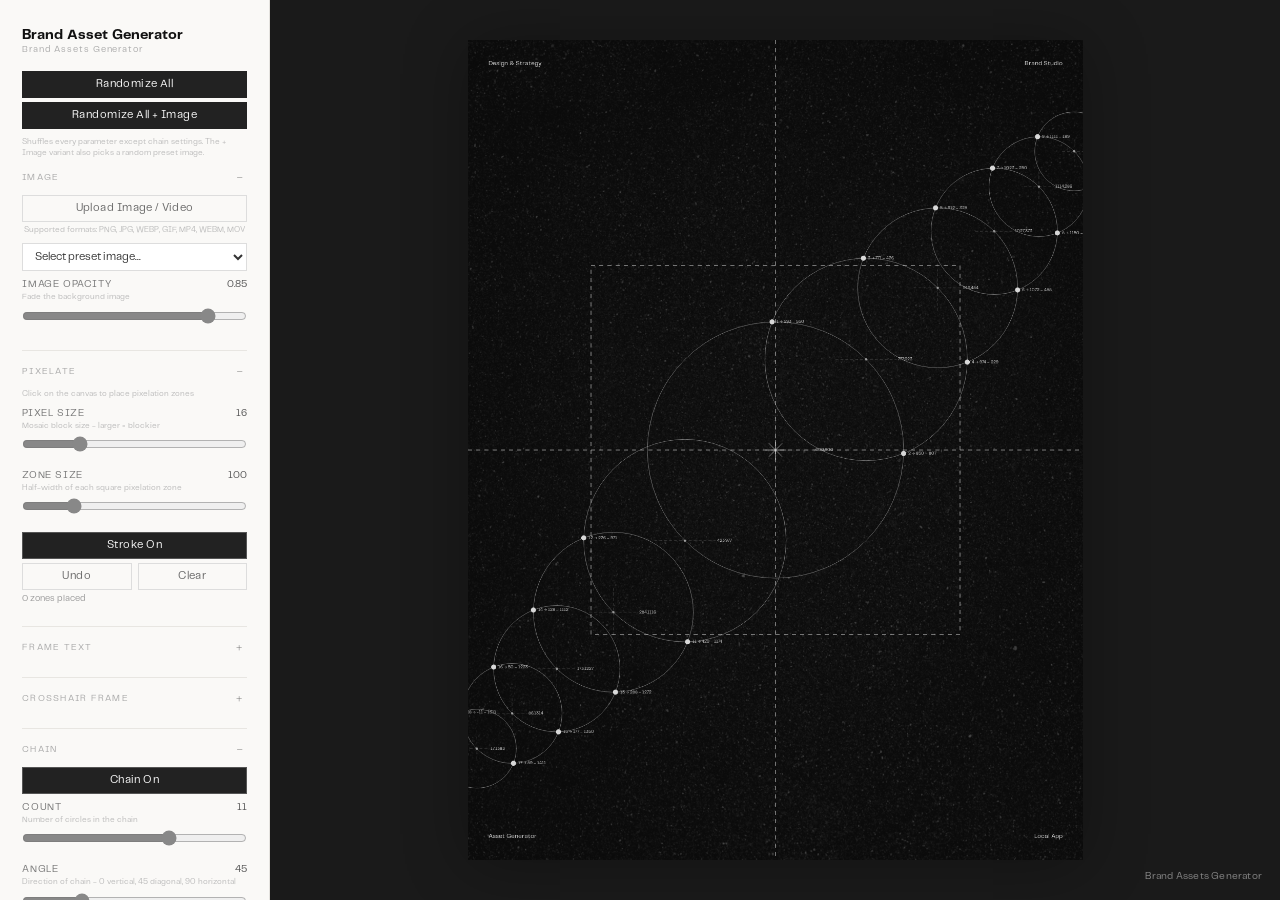
==== commit 96370377: "feat: add video background support, playback controls, real-time render loop, and webm canvas record" ====
--- a/Brand Assets Generator.html
+++ b/Brand Assets Generator.html
@@ -50,8 +50,8 @@
               <span>Image</span><span
                 style="font-size: 13px; color: rgb(102, 102, 102); font-weight: 300; width: 14px; text-align: center;">−</span>
             </div><label
-              style="padding: 7px 12px; font-size: 11px; font-family: Telegraf, system-ui, sans-serif; letter-spacing: 0.04em; border: 1px solid rgb(221, 221, 221); border-radius: 0px; background: transparent; color: rgb(102, 102, 102); cursor: pointer; transition: 0.15s; display: block; text-align: center; margin-bottom: 4px;">Replace
-              Image<input accept="image/*" type="file" style="display: none;"></label><select
+              style="padding: 7px 12px; font-size: 11px; font-family: Telegraf, system-ui, sans-serif; letter-spacing: 0.04em; border: 1px solid rgb(221, 221, 221); border-radius: 0px; background: transparent; color: rgb(102, 102, 102); cursor: pointer; transition: 0.15s; display: block; text-align: center; margin-bottom: 4px;">Upload
+              Image/Video<input accept="image/png,image/jpeg,image/webp,image/gif,video/mp4,video/webm,video/ogg,video/quicktime,.png,.jpg,.jpeg,.webp,.gif,.mp4,.webm,.ogg,.mov" type="file" style="display: none;"></label><select
               style="width: 100%; padding: 7px 8px; font-size: 11px; font-family: Telegraf, system-ui, sans-serif; border: 1px solid rgb(221, 221, 221); border-radius: 0px; margin-bottom: 8px; background: rgb(255, 255, 255); color: rgb(51, 51, 51);">
               <option value="" selected="">Select preset image...</option>
               <option value="/image-assets-ys/mj_images_optimized/mj_image_01.webp">MJ Image 01</option>
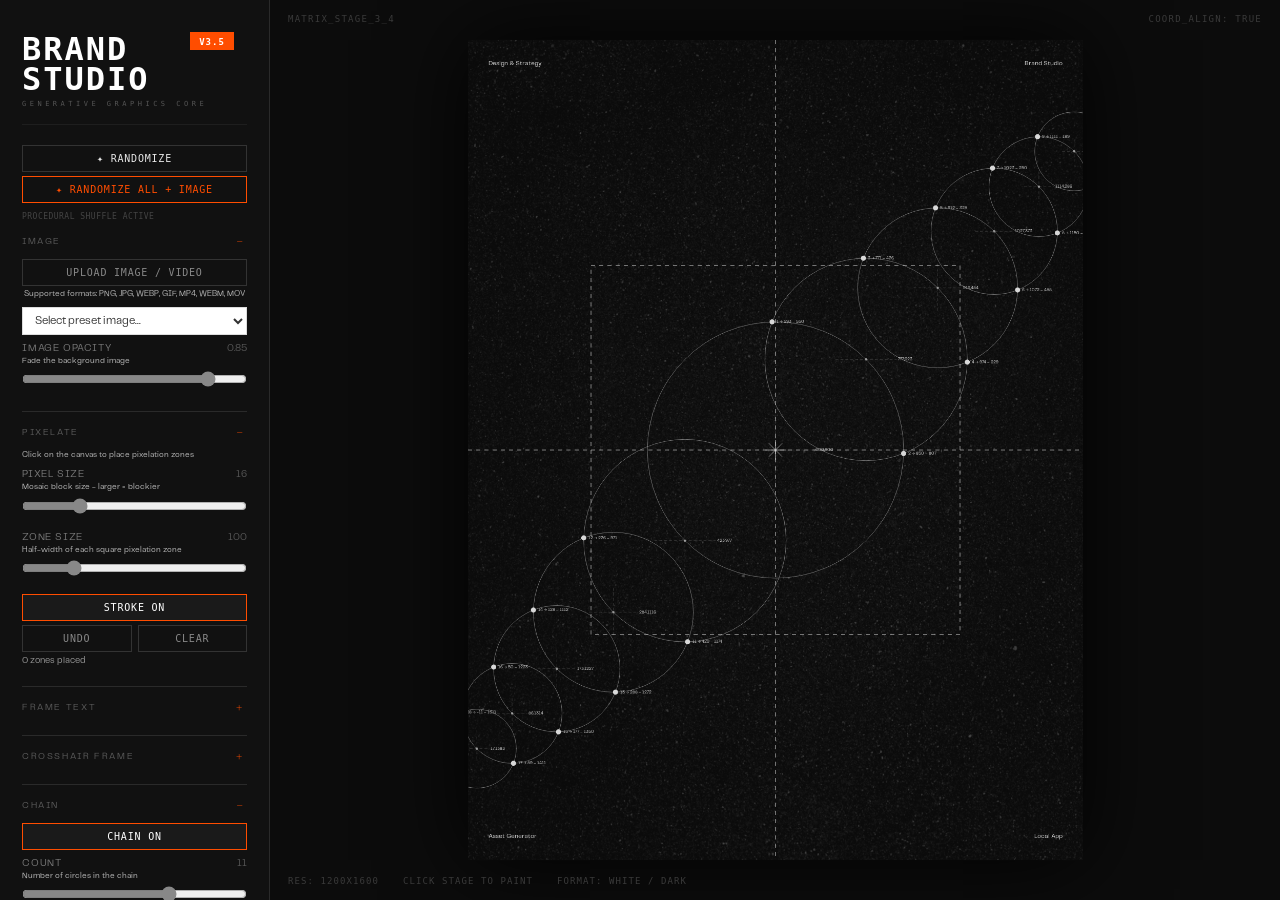
==== commit 8f10040c: "feat: redesign sidebar logo to match Brand Studio reference with inline SVG logo, orange V3.5 badge," ====
--- a/Brand Assets Generator.html
+++ b/Brand Assets Generator.html
@@ -1,398 +1,412 @@
 <!DOCTYPE html>
-<html lang="en"><plasmo-csui><template shadowrootmode="open"><div id="plasmo-shadow-container" style="z-index: 2147483647; position: relative;"><div id="plasmo-overlay-0" class="plasmo-csui-container" style="display: flex; position: absolute; top: 0px; left: 0px;"></div></div></template></plasmo-csui><head><meta http-equiv="Content-Type" content="text/html; charset=UTF-8">
-    
-    <meta name="viewport" content="width=device-width, initial-scale=1.0">
-
-    <link rel="icon" type="image/png" href="./favicon-light.png" media="(prefers-color-scheme: light)">
-    <link rel="icon" type="image/png" href="./favicon-dark.png" media="(prefers-color-scheme: dark)">
-    <link rel="apple-touch-icon" href="./favicon-light.png">
-
-    <title>Brand Assets Generator</title>
-    <meta name="description" content="Tool for generating composed brand asset imagery — circle-mapping experiments, drawing studio, geo-generator, and hero compositions.">
-
-    <meta property="og:type" content="website">
-    <meta property="og:url" content="./">
-    <meta property="og:title" content="Brand Assets Generator">
-    <meta property="og:description" content="Tool for generating composed brand asset imagery — circle-mapping experiments, drawing studio, geo-generator, and hero compositions.">
-    <meta property="og:image" content="./opengraph-image.png">
-    <meta property="og:image:width" content="1200">
-    <meta property="og:image:height" content="630">
-
-    <meta name="twitter:card" content="summary_large_image">
-    <meta name="twitter:url" content="./">
-    <meta name="twitter:title" content="Brand Assets Generator">
-    <meta name="twitter:description" content="Tool for generating composed brand asset imagery — circle-mapping experiments, drawing studio, geo-generator, and hero compositions.">
-    <meta name="twitter:image" content="./opengraph-image.png">
-    <script type="module" crossorigin="" src="./index-DANlKtxT.js"></script>
-    <link rel="stylesheet" crossorigin="" href="./index-C_kuxjCI.css">
-  </head>
-  <body>
-    <div id="root">
-      <div style="position: relative;">
+<html lang="en"><plasmo-csui><template shadowrootmode="open">
+    <div id="plasmo-shadow-container" style="z-index: 2147483647; position: relative;">
+      <div id="plasmo-overlay-0" class="plasmo-csui-container"
+        style="display: flex; position: absolute; top: 0px; left: 0px;"></div>
+    </div>
+  </template></plasmo-csui>
+
+<head>
+  <meta http-equiv="Content-Type" content="text/html; charset=UTF-8">
+
+  <meta name="viewport" content="width=device-width, initial-scale=1.0">
+
+  <link rel="icon" type="image/png" href="./favicon-light.png" media="(prefers-color-scheme: light)">
+  <link rel="icon" type="image/png" href="./favicon-dark.png" media="(prefers-color-scheme: dark)">
+  <link rel="apple-touch-icon" href="./favicon-light.png">
+
+  <title>Brand Assets Generator</title>
+  <meta name="description"
+    content="Tool for generating composed brand asset imagery — circle-mapping experiments, drawing studio, geo-generator, and hero compositions.">
+
+  <meta property="og:type" content="website">
+  <meta property="og:url" content="./">
+  <meta property="og:title" content="Brand Assets Generator">
+  <meta property="og:description"
+    content="Tool for generating composed brand asset imagery — circle-mapping experiments, drawing studio, geo-generator, and hero compositions.">
+  <meta property="og:image" content="./opengraph-image.png">
+  <meta property="og:image:width" content="1200">
+  <meta property="og:image:height" content="630">
+
+  <meta name="twitter:card" content="summary_large_image">
+  <meta name="twitter:url" content="./">
+  <meta name="twitter:title" content="Brand Assets Generator">
+  <meta name="twitter:description"
+    content="Tool for generating composed brand asset imagery — circle-mapping experiments, drawing studio, geo-generator, and hero compositions.">
+  <meta name="twitter:image" content="./opengraph-image.png">
+  <script type="module" crossorigin="" src="./index-DANlKtxT.js"></script>
+  <link rel="stylesheet" crossorigin="" href="./index-C_kuxjCI.css">
+</head>
+
+<body>
+  <div id="root">
+    <div style="position: relative;">
+      <div
+        style="display: flex; height: 100vh; overflow: hidden; background: rgb(246, 245, 243); font-family: Telegraf, system-ui, sans-serif;">
         <div
-          style="display: flex; height: 100vh; overflow: hidden; background: rgb(246, 245, 243); font-family: Telegraf, system-ui, sans-serif;">
-          <div
-            style="width: 270px; padding: 28px 22px; border-right: 1px solid rgb(228, 226, 222); background: rgb(250, 249, 247); overflow-y: auto; flex-shrink: 0;">
-            <div style="font-size: 14px; font-weight: 600; margin-bottom: 2px; color: rgb(17, 17, 17);">Brand Asset
-              Generator</div>
-            <div
-              style="font-size: 9px; color: rgb(170, 170, 170); font-family: Telegraf, system-ui, sans-serif; letter-spacing: 0.1em; margin-bottom: 16px;">
-              Brand Assets Generator</div><button
-              style="padding: 7px 12px; font-size: 11px; font-family: Telegraf, system-ui, sans-serif; letter-spacing: 0.04em; border: 1.5px solid rgb(34, 34, 34); border-radius: 0px; background: rgb(34, 34, 34); color: rgb(255, 255, 255); cursor: pointer; transition: 0.15s; width: 100%; margin-bottom: 4px;">Randomize
-              All</button><button
-              style="padding: 7px 12px; font-size: 11px; font-family: Telegraf, system-ui, sans-serif; letter-spacing: 0.04em; border: 1.5px solid rgb(34, 34, 34); border-radius: 0px; background: rgb(34, 34, 34); color: rgb(255, 255, 255); cursor: pointer; transition: 0.15s; width: 100%; margin-bottom: 8px;">Randomize
-              All + Image</button>
-            <div
-              style="font-size: 8px; font-family: Telegraf, system-ui, sans-serif; color: rgb(187, 187, 187); margin-bottom: 12px; line-height: 1.4;">
-              Shuffles every parameter except chain settings. The + Image variant also picks a random preset image.</div>
-            <div
-              style="font-size: 9px; font-family: Telegraf, system-ui, sans-serif; text-transform: uppercase; letter-spacing: 0.14em; color: rgb(170, 170, 170); margin-bottom: 10px; margin-top: 0px; padding-top: 0px; border-top-width: medium; border-top-style: none; border-top-color: currentcolor; display: flex; justify-content: space-between; align-items: center; cursor: pointer; user-select: none;">
-              <span>Image</span><span
-                style="font-size: 13px; color: rgb(102, 102, 102); font-weight: 300; width: 14px; text-align: center;">−</span>
-            </div><label
-              style="padding: 7px 12px; font-size: 11px; font-family: Telegraf, system-ui, sans-serif; letter-spacing: 0.04em; border: 1px solid rgb(221, 221, 221); border-radius: 0px; background: transparent; color: rgb(102, 102, 102); cursor: pointer; transition: 0.15s; display: block; text-align: center; margin-bottom: 4px;">Upload
-              Image/Video<input accept="image/png,image/jpeg,image/webp,image/gif,video/mp4,video/webm,video/ogg,video/quicktime,.png,.jpg,.jpeg,.webp,.gif,.mp4,.webm,.ogg,.mov" type="file" style="display: none;"></label><select
-              style="width: 100%; padding: 7px 8px; font-size: 11px; font-family: Telegraf, system-ui, sans-serif; border: 1px solid rgb(221, 221, 221); border-radius: 0px; margin-bottom: 8px; background: rgb(255, 255, 255); color: rgb(51, 51, 51);">
-              <option value="" selected="">Select preset image...</option>
-              <option value="/image-assets-ys/mj_images_optimized/mj_image_01.webp">MJ Image 01</option>
-              <option value="/image-assets-ys/mj_images_optimized/mj_image_02.webp">MJ Image 02</option>
-              <option value="/image-assets-ys/mj_images_optimized/mj_image_03.webp">MJ Image 03</option>
-              <option value="/image-assets-ys/mj_images_optimized/mj_image_04.webp">MJ Image 04</option>
-              <option value="/image-assets-ys/mj_images_optimized/mj_image_05.webp">MJ Image 05</option>
-              <option value="/image-assets-ys/mj_images_optimized/mj_image_06.webp">MJ Image 06</option>
-              <option value="/image-assets-ys/mj_images_optimized/mj_image_07.webp">MJ Image 07</option>
-              <option value="/image-assets-ys/mj_images_optimized/mj_image_08.webp">MJ Image 08</option>
-              <option value="/image-assets-ys/mj_images_optimized/mj_image_09.webp">MJ Image 09</option>
-              <option value="/image-assets-ys/mj_images_optimized/mj_image_10.webp">MJ Image 10</option>
-              <option value="/image-assets-ys/mj_images_optimized/mj_image_11.webp">MJ Image 11</option>
-              <option value="/image-assets-ys/mj_images_optimized/mj_image_12.webp">MJ Image 12</option>
-              <option value="/image-assets-ys/mj_images_optimized/mj_image_13.webp">MJ Image 13</option>
-              <option value="/image-assets-ys/mj_images_optimized/mj_image_14.webp">MJ Image 14</option>
-              <option value="/image-assets-ys/mj_images_optimized/mj_image_15.webp">MJ Image 15</option>
-              <option value="/image-assets-ys/mj_images_optimized/mj_image_16.webp">MJ Image 16</option>
-              <option value="/image-assets-ys/mj_images_optimized/mj_image_17.webp">MJ Image 17</option>
-              <option value="/image-assets-ys/mj_images_optimized/mj_image_18.webp">MJ Image 18</option>
-              <option value="/image-assets-ys/mj_images_optimized/mj_image_19.webp">MJ Image 19</option>
-              <option value="/image-assets-ys/mj_images_optimized/mj_image_20.webp">MJ Image 20</option>
-              <option value="/image-assets-ys/mj_images_optimized/mj_image_22.webp">MJ Image 22</option>
-              <option value="/image-assets-ys/mj_images_optimized/mj_image_24.webp">MJ Image 24</option>
-            </select>
-            <div style="margin-bottom: 14px;">
-              <div style="display: flex; justify-content: space-between; margin-bottom: 2px;"><span
-                  style="font-size: 10px; font-family: Telegraf, system-ui, sans-serif; text-transform: uppercase; letter-spacing: 0.08em; color: rgb(119, 119, 119);">Image
-                  Opacity</span><span
-                  style="font-size: 10px; font-family: Telegraf, system-ui, sans-serif; color: rgb(85, 85, 85);">0.85</span>
-              </div>
-              <div
-                style="font-size: 8px; font-family: Telegraf, system-ui, sans-serif; color: rgb(187, 187, 187); margin-bottom: 4px; line-height: 1.4;">
-                Fade the background image</div><input min="0" max="1" step="0.05" type="range" value="0.85"
-                style="width: 100%; accent-color: rgb(136, 136, 136);">
-            </div>
-            <div
-              style="font-size: 9px; font-family: Telegraf, system-ui, sans-serif; text-transform: uppercase; letter-spacing: 0.14em; color: rgb(170, 170, 170); margin-bottom: 10px; margin-top: 22px; padding-top: 14px; border-top: 1px solid rgb(232, 230, 226); display: flex; justify-content: space-between; align-items: center; cursor: pointer; user-select: none;">
-              <span>Pixelate</span><span
-                style="font-size: 13px; color: rgb(102, 102, 102); font-weight: 300; width: 14px; text-align: center;">−</span>
-            </div>
-            <div
-              style="font-size: 8px; font-family: Telegraf, system-ui, sans-serif; color: rgb(187, 187, 187); margin-bottom: 8px; line-height: 1.4;">
-              Click on the canvas to place pixelation zones</div>
-            <div style="margin-bottom: 14px;">
-              <div style="display: flex; justify-content: space-between; margin-bottom: 2px;"><span
-                  style="font-size: 10px; font-family: Telegraf, system-ui, sans-serif; text-transform: uppercase; letter-spacing: 0.08em; color: rgb(119, 119, 119);">Pixel
-                  Size</span><span
-                  style="font-size: 10px; font-family: Telegraf, system-ui, sans-serif; color: rgb(85, 85, 85);">16</span>
-              </div>
-              <div
-                style="font-size: 8px; font-family: Telegraf, system-ui, sans-serif; color: rgb(187, 187, 187); margin-bottom: 4px; line-height: 1.4;">
-                Mosaic block size - larger = blockier</div><input min="2" max="60" step="2" type="range" value="16"
-                style="width: 100%; accent-color: rgb(136, 136, 136);">
-            </div>
-            <div style="margin-bottom: 14px;">
-              <div style="display: flex; justify-content: space-between; margin-bottom: 2px;"><span
-                  style="font-size: 10px; font-family: Telegraf, system-ui, sans-serif; text-transform: uppercase; letter-spacing: 0.08em; color: rgb(119, 119, 119);">Zone
-                  Size</span><span
-                  style="font-size: 10px; font-family: Telegraf, system-ui, sans-serif; color: rgb(85, 85, 85);">100</span>
-              </div>
-              <div
-                style="font-size: 8px; font-family: Telegraf, system-ui, sans-serif; color: rgb(187, 187, 187); margin-bottom: 4px; line-height: 1.4;">
-                Half-width of each square pixelation zone</div><input min="20" max="400" step="10" type="range" value="100"
-                style="width: 100%; accent-color: rgb(136, 136, 136);">
-            </div><button
-              style="padding: 7px 12px; font-size: 11px; font-family: Telegraf, system-ui, sans-serif; letter-spacing: 0.04em; border: 1.5px solid rgb(85, 85, 85); border-radius: 0px; background: rgb(34, 34, 34); color: rgb(255, 255, 255); cursor: pointer; transition: 0.15s; width: 100%; margin-bottom: 4px;">Stroke
-              On</button>
-            <div style="display: flex; gap: 6px; margin-bottom: 4px;"><button
-                style="padding: 7px 12px; font-size: 11px; font-family: Telegraf, system-ui, sans-serif; letter-spacing: 0.04em; border: 1px solid rgb(221, 221, 221); border-radius: 0px; background: transparent; color: rgb(102, 102, 102); cursor: pointer; transition: 0.15s; flex: 1 1 0%;">Undo</button><button
-                style="padding: 7px 12px; font-size: 11px; font-family: Telegraf, system-ui, sans-serif; letter-spacing: 0.04em; border: 1px solid rgb(221, 221, 221); border-radius: 0px; background: transparent; color: rgb(102, 102, 102); cursor: pointer; transition: 0.15s; flex: 1 1 0%;">Clear</button>
-            </div>
-            <div
-              style="font-size: 9px; font-family: Telegraf, system-ui, sans-serif; color: rgb(153, 153, 153); margin-bottom: 4px;">
-              4 zones placed</div>
-            <div
-              style="font-size: 9px; font-family: Telegraf, system-ui, sans-serif; text-transform: uppercase; letter-spacing: 0.14em; color: rgb(170, 170, 170); margin-bottom: 10px; margin-top: 22px; padding-top: 14px; border-top: 1px solid rgb(232, 230, 226); display: flex; justify-content: space-between; align-items: center; cursor: pointer; user-select: none;">
-              <span>Frame Text</span><span
-                style="font-size: 13px; color: rgb(102, 102, 102); font-weight: 300; width: 14px; text-align: center;">+</span>
-            </div>
-            <div
-              style="font-size: 9px; font-family: Telegraf, system-ui, sans-serif; text-transform: uppercase; letter-spacing: 0.14em; color: rgb(170, 170, 170); margin-bottom: 10px; margin-top: 22px; padding-top: 14px; border-top: 1px solid rgb(232, 230, 226); display: flex; justify-content: space-between; align-items: center; cursor: pointer; user-select: none;">
-              <span>Crosshair Frame</span><span
-                style="font-size: 13px; color: rgb(102, 102, 102); font-weight: 300; width: 14px; text-align: center;">+</span>
-            </div>
-            <div
-              style="font-size: 9px; font-family: Telegraf, system-ui, sans-serif; text-transform: uppercase; letter-spacing: 0.14em; color: rgb(170, 170, 170); margin-bottom: 10px; margin-top: 22px; padding-top: 14px; border-top: 1px solid rgb(232, 230, 226); display: flex; justify-content: space-between; align-items: center; cursor: pointer; user-select: none;">
-              <span>Chain</span><span
-                style="font-size: 13px; color: rgb(102, 102, 102); font-weight: 300; width: 14px; text-align: center;">−</span>
-            </div><button
-              style="padding: 7px 12px; font-size: 11px; font-family: Telegraf, system-ui, sans-serif; letter-spacing: 0.04em; border: 1.5px solid rgb(85, 85, 85); border-radius: 0px; background: rgb(34, 34, 34); color: rgb(255, 255, 255); cursor: pointer; transition: 0.15s; width: 100%; margin-bottom: 8px;">Chain
-              On</button>
-            <div style="margin-bottom: 14px;">
-              <div style="display: flex; justify-content: space-between; margin-bottom: 2px;"><span
-                  style="font-size: 10px; font-family: Telegraf, system-ui, sans-serif; text-transform: uppercase; letter-spacing: 0.08em; color: rgb(119, 119, 119);">Count</span><span
-                  style="font-size: 10px; font-family: Telegraf, system-ui, sans-serif; color: rgb(85, 85, 85);">11</span>
-              </div>
-              <div
-                style="font-size: 8px; font-family: Telegraf, system-ui, sans-serif; color: rgb(187, 187, 187); margin-bottom: 4px; line-height: 1.4;">
-                Number of circles in the chain</div><input min="3" max="15" step="1" type="range" value="11"
-                style="width: 100%; accent-color: rgb(136, 136, 136);">
-            </div>
-            <div style="margin-bottom: 14px;">
-              <div style="display: flex; justify-content: space-between; margin-bottom: 2px;"><span
-                  style="font-size: 10px; font-family: Telegraf, system-ui, sans-serif; text-transform: uppercase; letter-spacing: 0.08em; color: rgb(119, 119, 119);">Angle</span><span
-                  style="font-size: 10px; font-family: Telegraf, system-ui, sans-serif; color: rgb(85, 85, 85);">45</span>
-              </div>
-              <div
-                style="font-size: 8px; font-family: Telegraf, system-ui, sans-serif; color: rgb(187, 187, 187); margin-bottom: 4px; line-height: 1.4;">
-                Direction of chain - 0 vertical, 45 diagonal, 90 horizontal</div><input min="0" max="180" step="1"
-                type="range" value="45" style="width: 100%; accent-color: rgb(136, 136, 136);">
-            </div>
-            <div style="margin-bottom: 14px;">
-              <div style="display: flex; justify-content: space-between; margin-bottom: 2px;"><span
-                  style="font-size: 10px; font-family: Telegraf, system-ui, sans-serif; text-transform: uppercase; letter-spacing: 0.08em; color: rgb(119, 119, 119);">Base
-                  Radius</span><span
-                  style="font-size: 10px; font-family: Telegraf, system-ui, sans-serif; color: rgb(85, 85, 85);">250</span>
-              </div>
-              <div
-                style="font-size: 8px; font-family: Telegraf, system-ui, sans-serif; color: rgb(187, 187, 187); margin-bottom: 4px; line-height: 1.4;">
-                Size of the center circle</div><input min="30" max="400" step="5" type="range" value="250"
-                style="width: 100%; accent-color: rgb(136, 136, 136);">
-            </div>
-            <div style="margin-bottom: 14px;">
-              <div style="display: flex; justify-content: space-between; margin-bottom: 2px;"><span
-                  style="font-size: 10px; font-family: Telegraf, system-ui, sans-serif; text-transform: uppercase; letter-spacing: 0.08em; color: rgb(119, 119, 119);">Size
-                  Ratio</span><span
-                  style="font-size: 10px; font-family: Telegraf, system-ui, sans-serif; color: rgb(85, 85, 85);">0.79</span>
-              </div>
-              <div
-                style="font-size: 8px; font-family: Telegraf, system-ui, sans-serif; color: rgb(187, 187, 187); margin-bottom: 4px; line-height: 1.4;">
-                Size multiplier per step - below 1 shrinks outward</div><input min="0.5" max="1.2" step="0.01" type="range"
-                value="0.79" style="width: 100%; accent-color: rgb(136, 136, 136);">
-            </div><button
-              style="padding: 7px 12px; font-size: 11px; font-family: Telegraf, system-ui, sans-serif; letter-spacing: 0.04em; border: 1.5px solid rgb(85, 85, 85); border-radius: 0px; background: rgb(34, 34, 34); color: rgb(255, 255, 255); cursor: pointer; transition: 0.15s; width: 100%; margin-bottom: 4px;">Intersections
-              On</button>
-            <div style="margin-bottom: 14px;">
-              <div style="display: flex; justify-content: space-between; margin-bottom: 2px;"><span
-                  style="font-size: 10px; font-family: Telegraf, system-ui, sans-serif; text-transform: uppercase; letter-spacing: 0.08em; color: rgb(119, 119, 119);">Marker
-                  Size</span><span
-                  style="font-size: 10px; font-family: Telegraf, system-ui, sans-serif; color: rgb(85, 85, 85);">5.0</span>
-              </div>
-              <div
-                style="font-size: 8px; font-family: Telegraf, system-ui, sans-serif; color: rgb(187, 187, 187); margin-bottom: 4px; line-height: 1.4;">
-                Dot size at each adjacent-circle intersection</div><input min="2" max="15" step="0.5" type="range" value="5"
-                style="width: 100%; accent-color: rgb(136, 136, 136);">
-            </div>
-            <div
-              style="font-size: 9px; font-family: Telegraf, system-ui, sans-serif; text-transform: uppercase; letter-spacing: 0.14em; color: rgb(170, 170, 170); margin-bottom: 10px; margin-top: 22px; padding-top: 14px; border-top: 1px solid rgb(232, 230, 226); display: flex; justify-content: space-between; align-items: center; cursor: pointer; user-select: none;">
-              <span>Detection</span><span
-                style="font-size: 13px; color: rgb(102, 102, 102); font-weight: 300; width: 14px; text-align: center;">−</span>
-            </div>
-            <div style="display: flex; flex-wrap: wrap; gap: 4px; margin-bottom: 8px;"><button
-                style="padding: 7px 12px; font-size: 11px; font-family: Telegraf, system-ui, sans-serif; letter-spacing: 0.04em; border: 1.5px solid rgb(85, 85, 85); border-radius: 0px; background: rgb(34, 34, 34); color: rgb(255, 255, 255); cursor: pointer; transition: 0.15s;">Combined</button><button
-                style="padding: 7px 12px; font-size: 11px; font-family: Telegraf, system-ui, sans-serif; letter-spacing: 0.04em; border: 1px solid rgb(221, 221, 221); border-radius: 0px; background: transparent; color: rgb(102, 102, 102); cursor: pointer; transition: 0.15s;">Contrast</button><button
-                style="padding: 7px 12px; font-size: 11px; font-family: Telegraf, system-ui, sans-serif; letter-spacing: 0.04em; border: 1px solid rgb(221, 221, 221); border-radius: 0px; background: transparent; color: rgb(102, 102, 102); cursor: pointer; transition: 0.15s;">Bright</button><button
-                style="padding: 7px 12px; font-size: 11px; font-family: Telegraf, system-ui, sans-serif; letter-spacing: 0.04em; border: 1px solid rgb(221, 221, 221); border-radius: 0px; background: transparent; color: rgb(102, 102, 102); cursor: pointer; transition: 0.15s;">Dark</button>
-            </div>
-            <div style="margin-bottom: 14px;">
-              <div style="display: flex; justify-content: space-between; margin-bottom: 2px;"><span
-                  style="font-size: 10px; font-family: Telegraf, system-ui, sans-serif; text-transform: uppercase; letter-spacing: 0.08em; color: rgb(119, 119, 119);">Block
-                  Size</span><span
-                  style="font-size: 10px; font-family: Telegraf, system-ui, sans-serif; color: rgb(85, 85, 85);">16</span>
-              </div>
-              <div
-                style="font-size: 8px; font-family: Telegraf, system-ui, sans-serif; color: rgb(187, 187, 187); margin-bottom: 4px; line-height: 1.4;">
-                Analysis grid resolution - smaller = more detail</div><input min="8" max="64" step="4" type="range"
-                value="16" style="width: 100%; accent-color: rgb(136, 136, 136);">
-            </div>
-            <div style="margin-bottom: 14px;">
-              <div style="display: flex; justify-content: space-between; margin-bottom: 2px;"><span
-                  style="font-size: 10px; font-family: Telegraf, system-ui, sans-serif; text-transform: uppercase; letter-spacing: 0.08em; color: rgb(119, 119, 119);">Threshold</span><span
-                  style="font-size: 10px; font-family: Telegraf, system-ui, sans-serif; color: rgb(85, 85, 85);">30</span>
-              </div>
-              <div
-                style="font-size: 8px; font-family: Telegraf, system-ui, sans-serif; color: rgb(187, 187, 187); margin-bottom: 4px; line-height: 1.4;">
-                Min score to place a circle - higher = fewer, stronger hits</div><input min="0" max="80" step="1"
-                type="range" value="30" style="width: 100%; accent-color: rgb(136, 136, 136);">
-            </div>
-            <div style="margin-bottom: 14px;">
-              <div style="display: flex; justify-content: space-between; margin-bottom: 2px;"><span
-                  style="font-size: 10px; font-family: Telegraf, system-ui, sans-serif; text-transform: uppercase; letter-spacing: 0.08em; color: rgb(119, 119, 119);">Max
-                  Circles</span><span
-                  style="font-size: 10px; font-family: Telegraf, system-ui, sans-serif; color: rgb(85, 85, 85);">80</span>
-              </div>
-              <div
-                style="font-size: 8px; font-family: Telegraf, system-ui, sans-serif; color: rgb(187, 187, 187); margin-bottom: 4px; line-height: 1.4;">
-                Cap on total circles placed</div><input min="5" max="300" step="5" type="range" value="80"
-                style="width: 100%; accent-color: rgb(136, 136, 136);">
-            </div>
-            <div style="margin-bottom: 14px;">
-              <div style="display: flex; justify-content: space-between; margin-bottom: 2px;"><span
-                  style="font-size: 10px; font-family: Telegraf, system-ui, sans-serif; text-transform: uppercase; letter-spacing: 0.08em; color: rgb(119, 119, 119);">Min
-                  Distance</span><span
-                  style="font-size: 10px; font-family: Telegraf, system-ui, sans-serif; color: rgb(85, 85, 85);">40</span>
-              </div>
-              <div
-                style="font-size: 8px; font-family: Telegraf, system-ui, sans-serif; color: rgb(187, 187, 187); margin-bottom: 4px; line-height: 1.4;">
-                Spacing between circle centers - prevents clustering</div><input min="10" max="100" step="5" type="range"
-                value="40" style="width: 100%; accent-color: rgb(136, 136, 136);">
-            </div>
-            <div
-              style="font-size: 9px; font-family: Telegraf, system-ui, sans-serif; text-transform: uppercase; letter-spacing: 0.14em; color: rgb(170, 170, 170); margin-bottom: 10px; margin-top: 22px; padding-top: 14px; border-top: 1px solid rgb(232, 230, 226); display: flex; justify-content: space-between; align-items: center; cursor: pointer; user-select: none;">
-              <span>Shapes</span><span
-                style="font-size: 13px; color: rgb(102, 102, 102); font-weight: 300; width: 14px; text-align: center;">−</span>
-            </div>
-            <div style="display: flex; gap: 4px; margin-bottom: 8px;"><button
-                style="padding: 7px 12px; font-size: 11px; font-family: Telegraf, system-ui, sans-serif; letter-spacing: 0.04em; border: 1.5px solid rgb(85, 85, 85); border-radius: 0px; background: rgb(34, 34, 34); color: rgb(255, 255, 255); cursor: pointer; transition: 0.15s;">Circle</button><button
-                style="padding: 7px 12px; font-size: 11px; font-family: Telegraf, system-ui, sans-serif; letter-spacing: 0.04em; border: 1px solid rgb(221, 221, 221); border-radius: 0px; background: transparent; color: rgb(102, 102, 102); cursor: pointer; transition: 0.15s;">Square</button>
-            </div>
-            <div style="margin-bottom: 14px;">
-              <div style="display: flex; justify-content: space-between; margin-bottom: 2px;"><span
-                  style="font-size: 10px; font-family: Telegraf, system-ui, sans-serif; text-transform: uppercase; letter-spacing: 0.08em; color: rgb(119, 119, 119);">Min
-                  Radius</span><span
-                  style="font-size: 10px; font-family: Telegraf, system-ui, sans-serif; color: rgb(85, 85, 85);">4</span>
-              </div>
-              <div
-                style="font-size: 8px; font-family: Telegraf, system-ui, sans-serif; color: rgb(187, 187, 187); margin-bottom: 4px; line-height: 1.4;">
-                Smallest circle size (low-score regions)</div><input min="2" max="30" step="1" type="range" value="4"
-                style="width: 100%; accent-color: rgb(136, 136, 136);">
-            </div>
-            <div style="margin-bottom: 14px;">
-              <div style="display: flex; justify-content: space-between; margin-bottom: 2px;"><span
-                  style="font-size: 10px; font-family: Telegraf, system-ui, sans-serif; text-transform: uppercase; letter-spacing: 0.08em; color: rgb(119, 119, 119);">Max
-                  Radius</span><span
-                  style="font-size: 10px; font-family: Telegraf, system-ui, sans-serif; color: rgb(85, 85, 85);">24</span>
-              </div>
-              <div
-                style="font-size: 8px; font-family: Telegraf, system-ui, sans-serif; color: rgb(187, 187, 187); margin-bottom: 4px; line-height: 1.4;">
-                Largest circle size (high-score regions)</div><input min="10" max="120" step="2" type="range" value="24"
-                style="width: 100%; accent-color: rgb(136, 136, 136);">
-            </div>
-            <div style="margin-bottom: 14px;">
-              <div style="display: flex; justify-content: space-between; margin-bottom: 2px;"><span
-                  style="font-size: 10px; font-family: Telegraf, system-ui, sans-serif; text-transform: uppercase; letter-spacing: 0.08em; color: rgb(119, 119, 119);">Stroke</span><span
-                  style="font-size: 10px; font-family: Telegraf, system-ui, sans-serif; color: rgb(85, 85, 85);">1.0</span>
-              </div>
-              <div
-                style="font-size: 8px; font-family: Telegraf, system-ui, sans-serif; color: rgb(187, 187, 187); margin-bottom: 4px; line-height: 1.4;">
-                Circle outline thickness</div><input min="0.3" max="3" step="0.1" type="range" value="1"
-                style="width: 100%; accent-color: rgb(136, 136, 136);">
-            </div>
-            <div style="margin-bottom: 14px;">
-              <div style="display: flex; justify-content: space-between; margin-bottom: 2px;"><span
-                  style="font-size: 10px; font-family: Telegraf, system-ui, sans-serif; text-transform: uppercase; letter-spacing: 0.08em; color: rgb(119, 119, 119);">Size
-                  Seed</span><span
-                  style="font-size: 10px; font-family: Telegraf, system-ui, sans-serif; color: rgb(85, 85, 85);">42</span>
-              </div>
-              <div
-                style="font-size: 8px; font-family: Telegraf, system-ui, sans-serif; color: rgb(187, 187, 187); margin-bottom: 4px; line-height: 1.4;">
-                Random seed for size variation - change for different distributions</div><input min="1" max="999" step="1"
-                type="range" value="42" style="width: 100%; accent-color: rgb(136, 136, 136);">
-            </div>
-            <div style="margin-bottom: 14px;">
-              <div style="display: flex; justify-content: space-between; margin-bottom: 2px;"><span
-                  style="font-size: 10px; font-family: Telegraf, system-ui, sans-serif; text-transform: uppercase; letter-spacing: 0.08em; color: rgb(119, 119, 119);">Label
-                  Size</span><span
-                  style="font-size: 10px; font-family: Telegraf, system-ui, sans-serif; color: rgb(85, 85, 85);">8</span>
-              </div>
-              <div
-                style="font-size: 8px; font-family: Telegraf, system-ui, sans-serif; color: rgb(187, 187, 187); margin-bottom: 4px; line-height: 1.4;">
-                Font size of x,y coordinate labels</div><input min="4" max="30" step="1" type="range" value="8"
-                style="width: 100%; accent-color: rgb(136, 136, 136);">
-            </div>
-            <div style="margin-bottom: 14px;">
-              <div style="display: flex; justify-content: space-between; margin-bottom: 2px;"><span
-                  style="font-size: 10px; font-family: Telegraf, system-ui, sans-serif; text-transform: uppercase; letter-spacing: 0.08em; color: rgb(119, 119, 119);">Overlay
-                  Opacity</span><span
-                  style="font-size: 10px; font-family: Telegraf, system-ui, sans-serif; color: rgb(85, 85, 85);">1.00</span>
-              </div>
-              <div
-                style="font-size: 8px; font-family: Telegraf, system-ui, sans-serif; color: rgb(187, 187, 187); margin-bottom: 4px; line-height: 1.4;">
-                Master opacity for all circles, lines, dots, and text</div><input min="0" max="1" step="0.05" type="range"
-                value="1" style="width: 100%; accent-color: rgb(136, 136, 136);">
-            </div>
-            <div
-              style="font-size: 9px; font-family: Telegraf, system-ui, sans-serif; text-transform: uppercase; letter-spacing: 0.14em; color: rgb(170, 170, 170); margin-bottom: 10px; margin-top: 22px; padding-top: 14px; border-top: 1px solid rgb(232, 230, 226); display: flex; justify-content: space-between; align-items: center; cursor: pointer; user-select: none;">
-              <span>Connections</span><span
-                style="font-size: 13px; color: rgb(102, 102, 102); font-weight: 300; width: 14px; text-align: center;">−</span>
-            </div>
-            <div style="margin-bottom: 14px;">
-              <div style="display: flex; justify-content: space-between; margin-bottom: 2px;"><span
-                  style="font-size: 10px; font-family: Telegraf, system-ui, sans-serif; text-transform: uppercase; letter-spacing: 0.08em; color: rgb(119, 119, 119);">Max
-                  Distance</span><span
-                  style="font-size: 10px; font-family: Telegraf, system-ui, sans-serif; color: rgb(85, 85, 85);">150</span>
-              </div>
-              <div
-                style="font-size: 8px; font-family: Telegraf, system-ui, sans-serif; color: rgb(187, 187, 187); margin-bottom: 4px; line-height: 1.4;">
-                Circles within this range get connected - 0 hides lines</div><input min="0" max="400" step="10" type="range"
-                value="150" style="width: 100%; accent-color: rgb(136, 136, 136);">
-            </div>
-            <div style="margin-bottom: 14px;">
-              <div style="display: flex; justify-content: space-between; margin-bottom: 2px;"><span
-                  style="font-size: 10px; font-family: Telegraf, system-ui, sans-serif; text-transform: uppercase; letter-spacing: 0.08em; color: rgb(119, 119, 119);">Line
-                  Weight</span><span
-                  style="font-size: 10px; font-family: Telegraf, system-ui, sans-serif; color: rgb(85, 85, 85);">0.8</span>
-              </div>
-              <div
-                style="font-size: 8px; font-family: Telegraf, system-ui, sans-serif; color: rgb(187, 187, 187); margin-bottom: 4px; line-height: 1.4;">
-                Thickness of connecting lines</div><input min="0.2" max="2" step="0.1" type="range" value="0.8"
-                style="width: 100%; accent-color: rgb(136, 136, 136);">
-            </div>
-            <div
-              style="font-size: 9px; font-family: Telegraf, system-ui, sans-serif; text-transform: uppercase; letter-spacing: 0.14em; color: rgb(170, 170, 170); margin-bottom: 10px; margin-top: 22px; padding-top: 14px; border-top: 1px solid rgb(232, 230, 226); display: flex; justify-content: space-between; align-items: center; cursor: pointer; user-select: none;">
-              <span>Palette</span><span
-                style="font-size: 13px; color: rgb(102, 102, 102); font-weight: 300; width: 14px; text-align: center;">+</span>
-            </div>
-            <div
-              style="font-size: 9px; font-family: Telegraf, system-ui, sans-serif; text-transform: uppercase; letter-spacing: 0.14em; color: rgb(170, 170, 170); margin-bottom: 10px; margin-top: 22px; padding-top: 14px; border-top: 1px solid rgb(232, 230, 226); display: flex; justify-content: space-between; align-items: center; cursor: pointer; user-select: none;">
-              <span>Size</span><span
-                style="font-size: 13px; color: rgb(102, 102, 102); font-weight: 300; width: 14px; text-align: center;">+</span>
-            </div>
-            <div
-              style="font-size: 9px; font-family: Telegraf, system-ui, sans-serif; text-transform: uppercase; letter-spacing: 0.14em; color: rgb(170, 170, 170); margin-bottom: 10px; margin-top: 22px; padding-top: 14px; border-top: 1px solid rgb(232, 230, 226); display: flex; justify-content: space-between; align-items: center; cursor: pointer; user-select: none;">
-              <span>Texture / Noise</span><span
-                style="font-size: 13px; color: rgb(102, 102, 102); font-weight: 300; width: 14px; text-align: center;">+</span>
-            </div>
-            <div
-              style="font-size: 9px; font-family: Telegraf, system-ui, sans-serif; text-transform: uppercase; letter-spacing: 0.14em; color: rgb(170, 170, 170); margin-bottom: 10px; margin-top: 22px; padding-top: 14px; border-top: 1px solid rgb(232, 230, 226); display: flex; justify-content: space-between; align-items: center; cursor: pointer; user-select: none;">
-              <span>Export</span><span
-                style="font-size: 13px; color: rgb(102, 102, 102); font-weight: 300; width: 14px; text-align: center;">−</span>
-            </div><button
-              style="padding: 7px 12px; font-size: 11px; font-family: Telegraf, system-ui, sans-serif; letter-spacing: 0.04em; border: 1.5px solid rgb(34, 34, 34); border-radius: 0px; background: rgb(34, 34, 34); color: rgb(255, 255, 255); cursor: pointer; transition: 0.15s; width: 100%;">Download
-              PNG</button>
-            <div style="margin-top: 28px; padding: 10px 0px; border-top: 1px solid rgb(232, 230, 226);">
-              <div style="font-size: 9px; color: rgb(187, 187, 187); font-family: Telegraf, system-ui, sans-serif;">
-                1200x1600 / White / Dark</div>
-            </div>
-          </div>
-          <div
-            style="flex: 1 1 0%; position: relative; display: flex; align-items: center; justify-content: center; padding: 40px; background: rgb(26, 26, 26); overflow: hidden;">
-            <div style="box-shadow: rgba(0, 0, 0, 0.3) 0px 4px 60px; line-height: 0;"><canvas width="1200" height="1600"
-                style="width: 623px; height: 831px; display: block; cursor: crosshair;"></canvas></div>
-            <div
-              style="position: absolute; right: 18px; bottom: 16px; max-width: 280px; font-size: 10px; line-height: 1.5; font-family: Telegraf, system-ui, sans-serif; color: rgb(136, 136, 136); text-align: right; letter-spacing: 0.02em; pointer-events: none;">
-              Brand Assets Generator</div>
-          </div>
+          style="width: 270px; padding: 28px 22px; border-right: 1px solid rgb(228, 226, 222); background: rgb(250, 249, 247); overflow-y: auto; flex-shrink: 0;">
+          <div style="font-size: 14px; font-weight: 600; margin-bottom: 2px; color: rgb(17, 17, 17);">Brand Asset
+            Generator</div>
+          <div
+            style="font-size: 9px; color: rgb(170, 170, 170); font-family: Telegraf, system-ui, sans-serif; letter-spacing: 0.1em; margin-bottom: 16px;">
+            Brand Assets Generator</div><button
+            style="padding: 7px 12px; font-size: 11px; font-family: Telegraf, system-ui, sans-serif; letter-spacing: 0.04em; border: 1.5px solid rgb(34, 34, 34); border-radius: 0px; background: rgb(34, 34, 34); color: rgb(255, 255, 255); cursor: pointer; transition: 0.15s; width: 100%; margin-bottom: 4px;">Randomize
+            All</button><button
+            style="padding: 7px 12px; font-size: 11px; font-family: Telegraf, system-ui, sans-serif; letter-spacing: 0.04em; border: 1.5px solid rgb(34, 34, 34); border-radius: 0px; background: rgb(34, 34, 34); color: rgb(255, 255, 255); cursor: pointer; transition: 0.15s; width: 100%; margin-bottom: 8px;">Randomize
+            All + Image</button>
+          <div
+            style="font-size: 8px; font-family: Telegraf, system-ui, sans-serif; color: rgb(187, 187, 187); margin-bottom: 12px; line-height: 1.4;">
+            Shuffles every parameter except chain settings. The + Image variant also picks a random preset image.</div>
+          <div
+            style="font-size: 9px; font-family: Telegraf, system-ui, sans-serif; text-transform: uppercase; letter-spacing: 0.14em; color: rgb(170, 170, 170); margin-bottom: 10px; margin-top: 0px; padding-top: 0px; border-top-width: medium; border-top-style: none; border-top-color: currentcolor; display: flex; justify-content: space-between; align-items: center; cursor: pointer; user-select: none;">
+            <span>Image</span><span
+              style="font-size: 13px; color: rgb(102, 102, 102); font-weight: 300; width: 14px; text-align: center;">−</span>
+          </div><label
+            style="padding: 7px 12px; font-size: 11px; font-family: Telegraf, system-ui, sans-serif; letter-spacing: 0.04em; border: 1px solid rgb(221, 221, 221); border-radius: 0px; background: transparent; color: rgb(102, 102, 102); cursor: pointer; transition: 0.15s; display: block; text-align: center; margin-bottom: 4px;">Upload
+            Image/Video<input
+              accept="image/png,image/jpeg,image/webp,image/gif,video/mp4,video/webm,video/ogg,video/quicktime,.png,.jpg,.jpeg,.webp,.gif,.mp4,.webm,.ogg,.mov"
+              type="file" style="display: none;"></label><select
+            style="width: 100%; padding: 7px 8px; font-size: 11px; font-family: Telegraf, system-ui, sans-serif; border: 1px solid rgb(221, 221, 221); border-radius: 0px; margin-bottom: 8px; background: rgb(255, 255, 255); color: rgb(51, 51, 51);">
+            <option value="" selected="">Select preset image...</option>
+            <option value="/image-assets-ys/mj_images_optimized/mj_image_01.webp">MJ Image 01</option>
+            <option value="/image-assets-ys/mj_images_optimized/mj_image_02.webp">MJ Image 02</option>
+            <option value="/image-assets-ys/mj_images_optimized/mj_image_03.webp">MJ Image 03</option>
+            <option value="/image-assets-ys/mj_images_optimized/mj_image_04.webp">MJ Image 04</option>
+            <option value="/image-assets-ys/mj_images_optimized/mj_image_05.webp">MJ Image 05</option>
+            <option value="/image-assets-ys/mj_images_optimized/mj_image_06.webp">MJ Image 06</option>
+            <option value="/image-assets-ys/mj_images_optimized/mj_image_07.webp">MJ Image 07</option>
+            <option value="/image-assets-ys/mj_images_optimized/mj_image_08.webp">MJ Image 08</option>
+            <option value="/image-assets-ys/mj_images_optimized/mj_image_09.webp">MJ Image 09</option>
+            <option value="/image-assets-ys/mj_images_optimized/mj_image_10.webp">MJ Image 10</option>
+            <option value="/image-assets-ys/mj_images_optimized/mj_image_11.webp">MJ Image 11</option>
+            <option value="/image-assets-ys/mj_images_optimized/mj_image_12.webp">MJ Image 12</option>
+            <option value="/image-assets-ys/mj_images_optimized/mj_image_13.webp">MJ Image 13</option>
+            <option value="/image-assets-ys/mj_images_optimized/mj_image_14.webp">MJ Image 14</option>
+            <option value="/image-assets-ys/mj_images_optimized/mj_image_15.webp">MJ Image 15</option>
+            <option value="/image-assets-ys/mj_images_optimized/mj_image_16.webp">MJ Image 16</option>
+            <option value="/image-assets-ys/mj_images_optimized/mj_image_17.webp">MJ Image 17</option>
+            <option value="/image-assets-ys/mj_images_optimized/mj_image_18.webp">MJ Image 18</option>
+            <option value="/image-assets-ys/mj_images_optimized/mj_image_19.webp">MJ Image 19</option>
+            <option value="/image-assets-ys/mj_images_optimized/mj_image_20.webp">MJ Image 20</option>
+            <option value="/image-assets-ys/mj_images_optimized/mj_image_22.webp">MJ Image 22</option>
+            <option value="/image-assets-ys/mj_images_optimized/mj_image_24.webp">MJ Image 24</option>
+          </select>
+          <div style="margin-bottom: 14px;">
+            <div style="display: flex; justify-content: space-between; margin-bottom: 2px;"><span
+                style="font-size: 10px; font-family: Telegraf, system-ui, sans-serif; text-transform: uppercase; letter-spacing: 0.08em; color: rgb(119, 119, 119);">Image
+                Opacity</span><span
+                style="font-size: 10px; font-family: Telegraf, system-ui, sans-serif; color: rgb(85, 85, 85);">0.85</span>
+            </div>
+            <div
+              style="font-size: 8px; font-family: Telegraf, system-ui, sans-serif; color: rgb(187, 187, 187); margin-bottom: 4px; line-height: 1.4;">
+              Fade the background image</div><input min="0" max="1" step="0.05" type="range" value="0.85"
+              style="width: 100%; accent-color: rgb(136, 136, 136);">
+          </div>
+          <div
+            style="font-size: 9px; font-family: Telegraf, system-ui, sans-serif; text-transform: uppercase; letter-spacing: 0.14em; color: rgb(170, 170, 170); margin-bottom: 10px; margin-top: 22px; padding-top: 14px; border-top: 1px solid rgb(232, 230, 226); display: flex; justify-content: space-between; align-items: center; cursor: pointer; user-select: none;">
+            <span>Pixelate</span><span
+              style="font-size: 13px; color: rgb(102, 102, 102); font-weight: 300; width: 14px; text-align: center;">−</span>
+          </div>
+          <div
+            style="font-size: 8px; font-family: Telegraf, system-ui, sans-serif; color: rgb(187, 187, 187); margin-bottom: 8px; line-height: 1.4;">
+            Click on the canvas to place pixelation zones</div>
+          <div style="margin-bottom: 14px;">
+            <div style="display: flex; justify-content: space-between; margin-bottom: 2px;"><span
+                style="font-size: 10px; font-family: Telegraf, system-ui, sans-serif; text-transform: uppercase; letter-spacing: 0.08em; color: rgb(119, 119, 119);">Pixel
+                Size</span><span
+                style="font-size: 10px; font-family: Telegraf, system-ui, sans-serif; color: rgb(85, 85, 85);">16</span>
+            </div>
+            <div
+              style="font-size: 8px; font-family: Telegraf, system-ui, sans-serif; color: rgb(187, 187, 187); margin-bottom: 4px; line-height: 1.4;">
+              Mosaic block size - larger = blockier</div><input min="2" max="60" step="2" type="range" value="16"
+              style="width: 100%; accent-color: rgb(136, 136, 136);">
+          </div>
+          <div style="margin-bottom: 14px;">
+            <div style="display: flex; justify-content: space-between; margin-bottom: 2px;"><span
+                style="font-size: 10px; font-family: Telegraf, system-ui, sans-serif; text-transform: uppercase; letter-spacing: 0.08em; color: rgb(119, 119, 119);">Zone
+                Size</span><span
+                style="font-size: 10px; font-family: Telegraf, system-ui, sans-serif; color: rgb(85, 85, 85);">100</span>
+            </div>
+            <div
+              style="font-size: 8px; font-family: Telegraf, system-ui, sans-serif; color: rgb(187, 187, 187); margin-bottom: 4px; line-height: 1.4;">
+              Half-width of each square pixelation zone</div><input min="20" max="400" step="10" type="range"
+              value="100" style="width: 100%; accent-color: rgb(136, 136, 136);">
+          </div><button
+            style="padding: 7px 12px; font-size: 11px; font-family: Telegraf, system-ui, sans-serif; letter-spacing: 0.04em; border: 1.5px solid rgb(85, 85, 85); border-radius: 0px; background: rgb(34, 34, 34); color: rgb(255, 255, 255); cursor: pointer; transition: 0.15s; width: 100%; margin-bottom: 4px;">Stroke
+            On</button>
+          <div style="display: flex; gap: 6px; margin-bottom: 4px;"><button
+              style="padding: 7px 12px; font-size: 11px; font-family: Telegraf, system-ui, sans-serif; letter-spacing: 0.04em; border: 1px solid rgb(221, 221, 221); border-radius: 0px; background: transparent; color: rgb(102, 102, 102); cursor: pointer; transition: 0.15s; flex: 1 1 0%;">Undo</button><button
+              style="padding: 7px 12px; font-size: 11px; font-family: Telegraf, system-ui, sans-serif; letter-spacing: 0.04em; border: 1px solid rgb(221, 221, 221); border-radius: 0px; background: transparent; color: rgb(102, 102, 102); cursor: pointer; transition: 0.15s; flex: 1 1 0%;">Clear</button>
+          </div>
+          <div
+            style="font-size: 9px; font-family: Telegraf, system-ui, sans-serif; color: rgb(153, 153, 153); margin-bottom: 4px;">
+            4 zones placed</div>
+          <div
+            style="font-size: 9px; font-family: Telegraf, system-ui, sans-serif; text-transform: uppercase; letter-spacing: 0.14em; color: rgb(170, 170, 170); margin-bottom: 10px; margin-top: 22px; padding-top: 14px; border-top: 1px solid rgb(232, 230, 226); display: flex; justify-content: space-between; align-items: center; cursor: pointer; user-select: none;">
+            <span>Frame Text</span><span
+              style="font-size: 13px; color: rgb(102, 102, 102); font-weight: 300; width: 14px; text-align: center;">+</span>
+          </div>
+          <div
+            style="font-size: 9px; font-family: Telegraf, system-ui, sans-serif; text-transform: uppercase; letter-spacing: 0.14em; color: rgb(170, 170, 170); margin-bottom: 10px; margin-top: 22px; padding-top: 14px; border-top: 1px solid rgb(232, 230, 226); display: flex; justify-content: space-between; align-items: center; cursor: pointer; user-select: none;">
+            <span>Crosshair Frame</span><span
+              style="font-size: 13px; color: rgb(102, 102, 102); font-weight: 300; width: 14px; text-align: center;">+</span>
+          </div>
+          <div
+            style="font-size: 9px; font-family: Telegraf, system-ui, sans-serif; text-transform: uppercase; letter-spacing: 0.14em; color: rgb(170, 170, 170); margin-bottom: 10px; margin-top: 22px; padding-top: 14px; border-top: 1px solid rgb(232, 230, 226); display: flex; justify-content: space-between; align-items: center; cursor: pointer; user-select: none;">
+            <span>Chain</span><span
+              style="font-size: 13px; color: rgb(102, 102, 102); font-weight: 300; width: 14px; text-align: center;">−</span>
+          </div><button
+            style="padding: 7px 12px; font-size: 11px; font-family: Telegraf, system-ui, sans-serif; letter-spacing: 0.04em; border: 1.5px solid rgb(85, 85, 85); border-radius: 0px; background: rgb(34, 34, 34); color: rgb(255, 255, 255); cursor: pointer; transition: 0.15s; width: 100%; margin-bottom: 8px;">Chain
+            On</button>
+          <div style="margin-bottom: 14px;">
+            <div style="display: flex; justify-content: space-between; margin-bottom: 2px;"><span
+                style="font-size: 10px; font-family: Telegraf, system-ui, sans-serif; text-transform: uppercase; letter-spacing: 0.08em; color: rgb(119, 119, 119);">Count</span><span
+                style="font-size: 10px; font-family: Telegraf, system-ui, sans-serif; color: rgb(85, 85, 85);">11</span>
+            </div>
+            <div
+              style="font-size: 8px; font-family: Telegraf, system-ui, sans-serif; color: rgb(187, 187, 187); margin-bottom: 4px; line-height: 1.4;">
+              Number of circles in the chain</div><input min="3" max="15" step="1" type="range" value="11"
+              style="width: 100%; accent-color: rgb(136, 136, 136);">
+          </div>
+          <div style="margin-bottom: 14px;">
+            <div style="display: flex; justify-content: space-between; margin-bottom: 2px;"><span
+                style="font-size: 10px; font-family: Telegraf, system-ui, sans-serif; text-transform: uppercase; letter-spacing: 0.08em; color: rgb(119, 119, 119);">Angle</span><span
+                style="font-size: 10px; font-family: Telegraf, system-ui, sans-serif; color: rgb(85, 85, 85);">45</span>
+            </div>
+            <div
+              style="font-size: 8px; font-family: Telegraf, system-ui, sans-serif; color: rgb(187, 187, 187); margin-bottom: 4px; line-height: 1.4;">
+              Direction of chain - 0 vertical, 45 diagonal, 90 horizontal</div><input min="0" max="180" step="1"
+              type="range" value="45" style="width: 100%; accent-color: rgb(136, 136, 136);">
+          </div>
+          <div style="margin-bottom: 14px;">
+            <div style="display: flex; justify-content: space-between; margin-bottom: 2px;"><span
+                style="font-size: 10px; font-family: Telegraf, system-ui, sans-serif; text-transform: uppercase; letter-spacing: 0.08em; color: rgb(119, 119, 119);">Base
+                Radius</span><span
+                style="font-size: 10px; font-family: Telegraf, system-ui, sans-serif; color: rgb(85, 85, 85);">250</span>
+            </div>
+            <div
+              style="font-size: 8px; font-family: Telegraf, system-ui, sans-serif; color: rgb(187, 187, 187); margin-bottom: 4px; line-height: 1.4;">
+              Size of the center circle</div><input min="30" max="400" step="5" type="range" value="250"
+              style="width: 100%; accent-color: rgb(136, 136, 136);">
+          </div>
+          <div style="margin-bottom: 14px;">
+            <div style="display: flex; justify-content: space-between; margin-bottom: 2px;"><span
+                style="font-size: 10px; font-family: Telegraf, system-ui, sans-serif; text-transform: uppercase; letter-spacing: 0.08em; color: rgb(119, 119, 119);">Size
+                Ratio</span><span
+                style="font-size: 10px; font-family: Telegraf, system-ui, sans-serif; color: rgb(85, 85, 85);">0.79</span>
+            </div>
+            <div
+              style="font-size: 8px; font-family: Telegraf, system-ui, sans-serif; color: rgb(187, 187, 187); margin-bottom: 4px; line-height: 1.4;">
+              Size multiplier per step - below 1 shrinks outward</div><input min="0.5" max="1.2" step="0.01"
+              type="range" value="0.79" style="width: 100%; accent-color: rgb(136, 136, 136);">
+          </div><button
+            style="padding: 7px 12px; font-size: 11px; font-family: Telegraf, system-ui, sans-serif; letter-spacing: 0.04em; border: 1.5px solid rgb(85, 85, 85); border-radius: 0px; background: rgb(34, 34, 34); color: rgb(255, 255, 255); cursor: pointer; transition: 0.15s; width: 100%; margin-bottom: 4px;">Intersections
+            On</button>
+          <div style="margin-bottom: 14px;">
+            <div style="display: flex; justify-content: space-between; margin-bottom: 2px;"><span
+                style="font-size: 10px; font-family: Telegraf, system-ui, sans-serif; text-transform: uppercase; letter-spacing: 0.08em; color: rgb(119, 119, 119);">Marker
+                Size</span><span
+                style="font-size: 10px; font-family: Telegraf, system-ui, sans-serif; color: rgb(85, 85, 85);">5.0</span>
+            </div>
+            <div
+              style="font-size: 8px; font-family: Telegraf, system-ui, sans-serif; color: rgb(187, 187, 187); margin-bottom: 4px; line-height: 1.4;">
+              Dot size at each adjacent-circle intersection</div><input min="2" max="15" step="0.5" type="range"
+              value="5" style="width: 100%; accent-color: rgb(136, 136, 136);">
+          </div>
+          <div
+            style="font-size: 9px; font-family: Telegraf, system-ui, sans-serif; text-transform: uppercase; letter-spacing: 0.14em; color: rgb(170, 170, 170); margin-bottom: 10px; margin-top: 22px; padding-top: 14px; border-top: 1px solid rgb(232, 230, 226); display: flex; justify-content: space-between; align-items: center; cursor: pointer; user-select: none;">
+            <span>Detection</span><span
+              style="font-size: 13px; color: rgb(102, 102, 102); font-weight: 300; width: 14px; text-align: center;">−</span>
+          </div>
+          <div style="display: flex; flex-wrap: wrap; gap: 4px; margin-bottom: 8px;"><button
+              style="padding: 7px 12px; font-size: 11px; font-family: Telegraf, system-ui, sans-serif; letter-spacing: 0.04em; border: 1.5px solid rgb(85, 85, 85); border-radius: 0px; background: rgb(34, 34, 34); color: rgb(255, 255, 255); cursor: pointer; transition: 0.15s;">Combined</button><button
+              style="padding: 7px 12px; font-size: 11px; font-family: Telegraf, system-ui, sans-serif; letter-spacing: 0.04em; border: 1px solid rgb(221, 221, 221); border-radius: 0px; background: transparent; color: rgb(102, 102, 102); cursor: pointer; transition: 0.15s;">Contrast</button><button
+              style="padding: 7px 12px; font-size: 11px; font-family: Telegraf, system-ui, sans-serif; letter-spacing: 0.04em; border: 1px solid rgb(221, 221, 221); border-radius: 0px; background: transparent; color: rgb(102, 102, 102); cursor: pointer; transition: 0.15s;">Bright</button><button
+              style="padding: 7px 12px; font-size: 11px; font-family: Telegraf, system-ui, sans-serif; letter-spacing: 0.04em; border: 1px solid rgb(221, 221, 221); border-radius: 0px; background: transparent; color: rgb(102, 102, 102); cursor: pointer; transition: 0.15s;">Dark</button>
+          </div>
+          <div style="margin-bottom: 14px;">
+            <div style="display: flex; justify-content: space-between; margin-bottom: 2px;"><span
+                style="font-size: 10px; font-family: Telegraf, system-ui, sans-serif; text-transform: uppercase; letter-spacing: 0.08em; color: rgb(119, 119, 119);">Block
+                Size</span><span
+                style="font-size: 10px; font-family: Telegraf, system-ui, sans-serif; color: rgb(85, 85, 85);">16</span>
+            </div>
+            <div
+              style="font-size: 8px; font-family: Telegraf, system-ui, sans-serif; color: rgb(187, 187, 187); margin-bottom: 4px; line-height: 1.4;">
+              Analysis grid resolution - smaller = more detail</div><input min="8" max="64" step="4" type="range"
+              value="16" style="width: 100%; accent-color: rgb(136, 136, 136);">
+          </div>
+          <div style="margin-bottom: 14px;">
+            <div style="display: flex; justify-content: space-between; margin-bottom: 2px;"><span
+                style="font-size: 10px; font-family: Telegraf, system-ui, sans-serif; text-transform: uppercase; letter-spacing: 0.08em; color: rgb(119, 119, 119);">Threshold</span><span
+                style="font-size: 10px; font-family: Telegraf, system-ui, sans-serif; color: rgb(85, 85, 85);">30</span>
+            </div>
+            <div
+              style="font-size: 8px; font-family: Telegraf, system-ui, sans-serif; color: rgb(187, 187, 187); margin-bottom: 4px; line-height: 1.4;">
+              Min score to place a circle - higher = fewer, stronger hits</div><input min="0" max="80" step="1"
+              type="range" value="30" style="width: 100%; accent-color: rgb(136, 136, 136);">
+          </div>
+          <div style="margin-bottom: 14px;">
+            <div style="display: flex; justify-content: space-between; margin-bottom: 2px;"><span
+                style="font-size: 10px; font-family: Telegraf, system-ui, sans-serif; text-transform: uppercase; letter-spacing: 0.08em; color: rgb(119, 119, 119);">Max
+                Circles</span><span
+                style="font-size: 10px; font-family: Telegraf, system-ui, sans-serif; color: rgb(85, 85, 85);">80</span>
+            </div>
+            <div
+              style="font-size: 8px; font-family: Telegraf, system-ui, sans-serif; color: rgb(187, 187, 187); margin-bottom: 4px; line-height: 1.4;">
+              Cap on total circles placed</div><input min="5" max="300" step="5" type="range" value="80"
+              style="width: 100%; accent-color: rgb(136, 136, 136);">
+          </div>
+          <div style="margin-bottom: 14px;">
+            <div style="display: flex; justify-content: space-between; margin-bottom: 2px;"><span
+                style="font-size: 10px; font-family: Telegraf, system-ui, sans-serif; text-transform: uppercase; letter-spacing: 0.08em; color: rgb(119, 119, 119);">Min
+                Distance</span><span
+                style="font-size: 10px; font-family: Telegraf, system-ui, sans-serif; color: rgb(85, 85, 85);">40</span>
+            </div>
+            <div
+              style="font-size: 8px; font-family: Telegraf, system-ui, sans-serif; color: rgb(187, 187, 187); margin-bottom: 4px; line-height: 1.4;">
+              Spacing between circle centers - prevents clustering</div><input min="10" max="100" step="5" type="range"
+              value="40" style="width: 100%; accent-color: rgb(136, 136, 136);">
+          </div>
+          <div
+            style="font-size: 9px; font-family: Telegraf, system-ui, sans-serif; text-transform: uppercase; letter-spacing: 0.14em; color: rgb(170, 170, 170); margin-bottom: 10px; margin-top: 22px; padding-top: 14px; border-top: 1px solid rgb(232, 230, 226); display: flex; justify-content: space-between; align-items: center; cursor: pointer; user-select: none;">
+            <span>Shapes</span><span
+              style="font-size: 13px; color: rgb(102, 102, 102); font-weight: 300; width: 14px; text-align: center;">−</span>
+          </div>
+          <div style="display: flex; gap: 4px; margin-bottom: 8px;"><button
+              style="padding: 7px 12px; font-size: 11px; font-family: Telegraf, system-ui, sans-serif; letter-spacing: 0.04em; border: 1.5px solid rgb(85, 85, 85); border-radius: 0px; background: rgb(34, 34, 34); color: rgb(255, 255, 255); cursor: pointer; transition: 0.15s;">Circle</button><button
+              style="padding: 7px 12px; font-size: 11px; font-family: Telegraf, system-ui, sans-serif; letter-spacing: 0.04em; border: 1px solid rgb(221, 221, 221); border-radius: 0px; background: transparent; color: rgb(102, 102, 102); cursor: pointer; transition: 0.15s;">Square</button>
+          </div>
+          <div style="margin-bottom: 14px;">
+            <div style="display: flex; justify-content: space-between; margin-bottom: 2px;"><span
+                style="font-size: 10px; font-family: Telegraf, system-ui, sans-serif; text-transform: uppercase; letter-spacing: 0.08em; color: rgb(119, 119, 119);">Min
+                Radius</span><span
+                style="font-size: 10px; font-family: Telegraf, system-ui, sans-serif; color: rgb(85, 85, 85);">4</span>
+            </div>
+            <div
+              style="font-size: 8px; font-family: Telegraf, system-ui, sans-serif; color: rgb(187, 187, 187); margin-bottom: 4px; line-height: 1.4;">
+              Smallest circle size (low-score regions)</div><input min="2" max="30" step="1" type="range" value="4"
+              style="width: 100%; accent-color: rgb(136, 136, 136);">
+          </div>
+          <div style="margin-bottom: 14px;">
+            <div style="display: flex; justify-content: space-between; margin-bottom: 2px;"><span
+                style="font-size: 10px; font-family: Telegraf, system-ui, sans-serif; text-transform: uppercase; letter-spacing: 0.08em; color: rgb(119, 119, 119);">Max
+                Radius</span><span
+                style="font-size: 10px; font-family: Telegraf, system-ui, sans-serif; color: rgb(85, 85, 85);">24</span>
+            </div>
+            <div
+              style="font-size: 8px; font-family: Telegraf, system-ui, sans-serif; color: rgb(187, 187, 187); margin-bottom: 4px; line-height: 1.4;">
+              Largest circle size (high-score regions)</div><input min="10" max="120" step="2" type="range" value="24"
+              style="width: 100%; accent-color: rgb(136, 136, 136);">
+          </div>
+          <div style="margin-bottom: 14px;">
+            <div style="display: flex; justify-content: space-between; margin-bottom: 2px;"><span
+                style="font-size: 10px; font-family: Telegraf, system-ui, sans-serif; text-transform: uppercase; letter-spacing: 0.08em; color: rgb(119, 119, 119);">Stroke</span><span
+                style="font-size: 10px; font-family: Telegraf, system-ui, sans-serif; color: rgb(85, 85, 85);">1.0</span>
+            </div>
+            <div
+              style="font-size: 8px; font-family: Telegraf, system-ui, sans-serif; color: rgb(187, 187, 187); margin-bottom: 4px; line-height: 1.4;">
+              Circle outline thickness</div><input min="0.3" max="3" step="0.1" type="range" value="1"
+              style="width: 100%; accent-color: rgb(136, 136, 136);">
+          </div>
+          <div style="margin-bottom: 14px;">
+            <div style="display: flex; justify-content: space-between; margin-bottom: 2px;"><span
+                style="font-size: 10px; font-family: Telegraf, system-ui, sans-serif; text-transform: uppercase; letter-spacing: 0.08em; color: rgb(119, 119, 119);">Size
+                Seed</span><span
+                style="font-size: 10px; font-family: Telegraf, system-ui, sans-serif; color: rgb(85, 85, 85);">42</span>
+            </div>
+            <div
+              style="font-size: 8px; font-family: Telegraf, system-ui, sans-serif; color: rgb(187, 187, 187); margin-bottom: 4px; line-height: 1.4;">
+              Random seed for size variation - change for different distributions</div><input min="1" max="999" step="1"
+              type="range" value="42" style="width: 100%; accent-color: rgb(136, 136, 136);">
+          </div>
+          <div style="margin-bottom: 14px;">
+            <div style="display: flex; justify-content: space-between; margin-bottom: 2px;"><span
+                style="font-size: 10px; font-family: Telegraf, system-ui, sans-serif; text-transform: uppercase; letter-spacing: 0.08em; color: rgb(119, 119, 119);">Label
+                Size</span><span
+                style="font-size: 10px; font-family: Telegraf, system-ui, sans-serif; color: rgb(85, 85, 85);">8</span>
+            </div>
+            <div
+              style="font-size: 8px; font-family: Telegraf, system-ui, sans-serif; color: rgb(187, 187, 187); margin-bottom: 4px; line-height: 1.4;">
+              Font size of x,y coordinate labels</div><input min="4" max="30" step="1" type="range" value="8"
+              style="width: 100%; accent-color: rgb(136, 136, 136);">
+          </div>
+          <div style="margin-bottom: 14px;">
+            <div style="display: flex; justify-content: space-between; margin-bottom: 2px;"><span
+                style="font-size: 10px; font-family: Telegraf, system-ui, sans-serif; text-transform: uppercase; letter-spacing: 0.08em; color: rgb(119, 119, 119);">Overlay
+                Opacity</span><span
+                style="font-size: 10px; font-family: Telegraf, system-ui, sans-serif; color: rgb(85, 85, 85);">1.00</span>
+            </div>
+            <div
+              style="font-size: 8px; font-family: Telegraf, system-ui, sans-serif; color: rgb(187, 187, 187); margin-bottom: 4px; line-height: 1.4;">
+              Master opacity for all circles, lines, dots, and text</div><input min="0" max="1" step="0.05" type="range"
+              value="1" style="width: 100%; accent-color: rgb(136, 136, 136);">
+          </div>
+          <div
+            style="font-size: 9px; font-family: Telegraf, system-ui, sans-serif; text-transform: uppercase; letter-spacing: 0.14em; color: rgb(170, 170, 170); margin-bottom: 10px; margin-top: 22px; padding-top: 14px; border-top: 1px solid rgb(232, 230, 226); display: flex; justify-content: space-between; align-items: center; cursor: pointer; user-select: none;">
+            <span>Connections</span><span
+              style="font-size: 13px; color: rgb(102, 102, 102); font-weight: 300; width: 14px; text-align: center;">−</span>
+          </div>
+          <div style="margin-bottom: 14px;">
+            <div style="display: flex; justify-content: space-between; margin-bottom: 2px;"><span
+                style="font-size: 10px; font-family: Telegraf, system-ui, sans-serif; text-transform: uppercase; letter-spacing: 0.08em; color: rgb(119, 119, 119);">Max
+                Distance</span><span
+                style="font-size: 10px; font-family: Telegraf, system-ui, sans-serif; color: rgb(85, 85, 85);">150</span>
+            </div>
+            <div
+              style="font-size: 8px; font-family: Telegraf, system-ui, sans-serif; color: rgb(187, 187, 187); margin-bottom: 4px; line-height: 1.4;">
+              Circles within this range get connected - 0 hides lines</div><input min="0" max="400" step="10"
+              type="range" value="150" style="width: 100%; accent-color: rgb(136, 136, 136);">
+          </div>
+          <div style="margin-bottom: 14px;">
+            <div style="display: flex; justify-content: space-between; margin-bottom: 2px;"><span
+                style="font-size: 10px; font-family: Telegraf, system-ui, sans-serif; text-transform: uppercase; letter-spacing: 0.08em; color: rgb(119, 119, 119);">Line
+                Weight</span><span
+                style="font-size: 10px; font-family: Telegraf, system-ui, sans-serif; color: rgb(85, 85, 85);">0.8</span>
+            </div>
+            <div
+              style="font-size: 8px; font-family: Telegraf, system-ui, sans-serif; color: rgb(187, 187, 187); margin-bottom: 4px; line-height: 1.4;">
+              Thickness of connecting lines</div><input min="0.2" max="2" step="0.1" type="range" value="0.8"
+              style="width: 100%; accent-color: rgb(136, 136, 136);">
+          </div>
+          <div
+            style="font-size: 9px; font-family: Telegraf, system-ui, sans-serif; text-transform: uppercase; letter-spacing: 0.14em; color: rgb(170, 170, 170); margin-bottom: 10px; margin-top: 22px; padding-top: 14px; border-top: 1px solid rgb(232, 230, 226); display: flex; justify-content: space-between; align-items: center; cursor: pointer; user-select: none;">
+            <span>Palette</span><span
+              style="font-size: 13px; color: rgb(102, 102, 102); font-weight: 300; width: 14px; text-align: center;">+</span>
+          </div>
+          <div
+            style="font-size: 9px; font-family: Telegraf, system-ui, sans-serif; text-transform: uppercase; letter-spacing: 0.14em; color: rgb(170, 170, 170); margin-bottom: 10px; margin-top: 22px; padding-top: 14px; border-top: 1px solid rgb(232, 230, 226); display: flex; justify-content: space-between; align-items: center; cursor: pointer; user-select: none;">
+            <span>Size</span><span
+              style="font-size: 13px; color: rgb(102, 102, 102); font-weight: 300; width: 14px; text-align: center;">+</span>
+          </div>
+          <div
+            style="font-size: 9px; font-family: Telegraf, system-ui, sans-serif; text-transform: uppercase; letter-spacing: 0.14em; color: rgb(170, 170, 170); margin-bottom: 10px; margin-top: 22px; padding-top: 14px; border-top: 1px solid rgb(232, 230, 226); display: flex; justify-content: space-between; align-items: center; cursor: pointer; user-select: none;">
+            <span>Texture / Noise</span><span
+              style="font-size: 13px; color: rgb(102, 102, 102); font-weight: 300; width: 14px; text-align: center;">+</span>
+          </div>
+          <div
+            style="font-size: 9px; font-family: Telegraf, system-ui, sans-serif; text-transform: uppercase; letter-spacing: 0.14em; color: rgb(170, 170, 170); margin-bottom: 10px; margin-top: 22px; padding-top: 14px; border-top: 1px solid rgb(232, 230, 226); display: flex; justify-content: space-between; align-items: center; cursor: pointer; user-select: none;">
+            <span>Export</span><span
+              style="font-size: 13px; color: rgb(102, 102, 102); font-weight: 300; width: 14px; text-align: center;">−</span>
+          </div><button
+            style="padding: 7px 12px; font-size: 11px; font-family: Telegraf, system-ui, sans-serif; letter-spacing: 0.04em; border: 1.5px solid rgb(34, 34, 34); border-radius: 0px; background: rgb(34, 34, 34); color: rgb(255, 255, 255); cursor: pointer; transition: 0.15s; width: 100%;">Download
+            PNG</button>
+          <div style="margin-top: 28px; padding: 10px 0px; border-top: 1px solid rgb(232, 230, 226);">
+            <div style="font-size: 9px; color: rgb(187, 187, 187); font-family: Telegraf, system-ui, sans-serif;">
+              1200x1600 / White / Dark</div>
+          </div>
+        </div>
+        <div
+          style="flex: 1 1 0%; position: relative; display: flex; align-items: center; justify-content: center; padding: 40px; background: rgb(26, 26, 26); overflow: hidden;">
+          <div style="box-shadow: rgba(0, 0, 0, 0.3) 0px 4px 60px; line-height: 0;"><canvas width="1200" height="1600"
+              style="width: 623px; height: 831px; display: block; cursor: crosshair;"></canvas></div>
+          <div
+            style="position: absolute; right: 18px; bottom: 16px; max-width: 280px; font-size: 10px; line-height: 1.5; font-family: Telegraf, system-ui, sans-serif; color: rgb(136, 136, 136); text-align: right; letter-spacing: 0.02em; pointer-events: none;">
+            Brand Assets Generator</div>
         </div>
       </div>
     </div>
-  
+  </div>
+
 
 </body><plasmo-csui id="aitdk-csui"><template shadowrootmode="open">
     <style>
